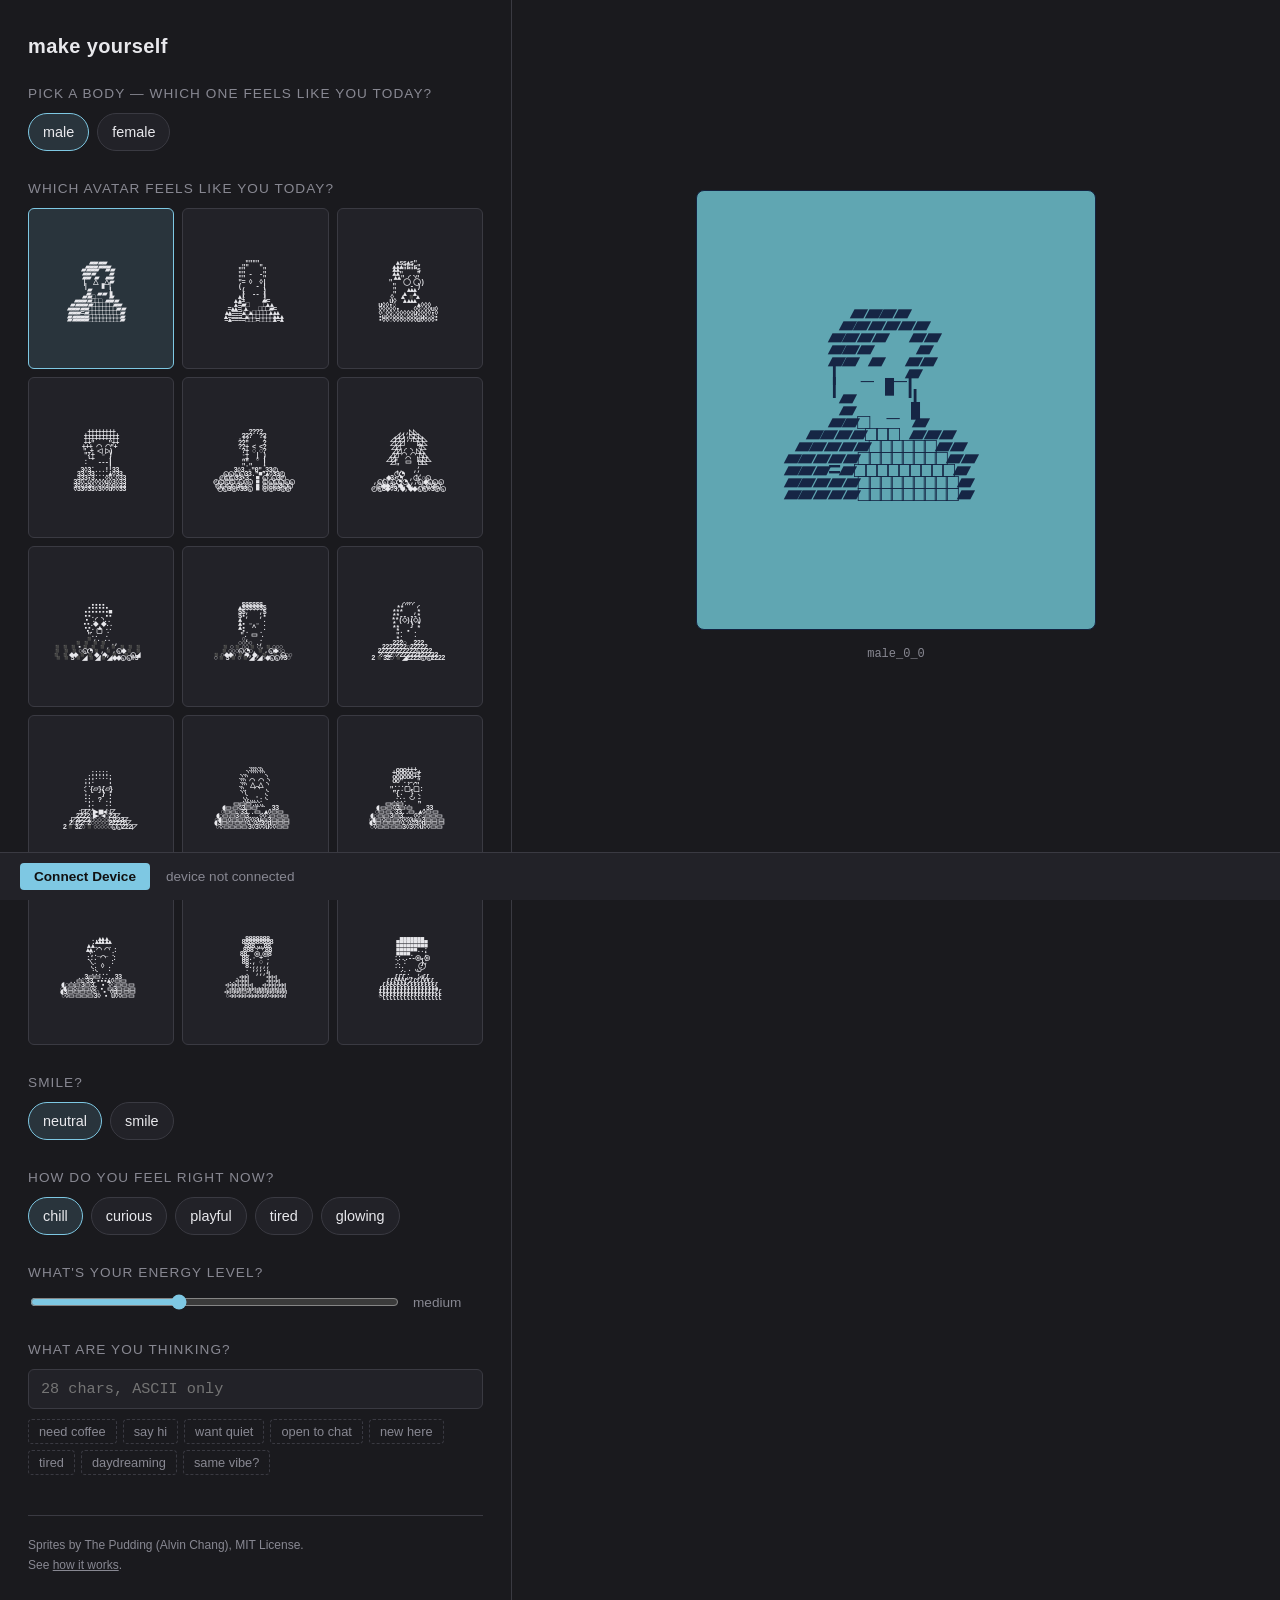
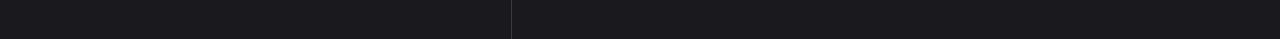
==== version2/web/index.html @ cfabf5f8 "Initial commit: anonymous-connection Extracted from uts-coursework/physical_interaction_of_prototypi" ====
<!DOCTYPE html>
<html lang="en">
<head>
  <meta charset="UTF-8">
  <meta name="viewport" content="width=device-width, initial-scale=1.0">
  <title>Anonymous Avatar — pip v2</title>
  <link rel="stylesheet" href="styles.css">
</head>
<body>
  <main class="layout">

    <!-- ═══════════════════════════════════════════
         LEFT COLUMN (desktop) / BOTTOM (mobile):
         Options panel — user fills out Q_S, Q_A, Q_B,
         smile toggle, quote free-text.
         ═══════════════════════════════════════════ -->
    <section id="options" aria-label="Choose your avatar">
      <h1 class="title">make yourself</h1>

      <!-- Q_S: body / sex -->
      <fieldset class="qblock" data-q="Q_S">
        <legend>pick a body — which one feels like you today?</legend>
        <div class="choices" id="opts-sex">
          <label class="choice">
            <input type="radio" name="sex" value="male" checked>
            <span>male</span>
          </label>
          <label class="choice">
            <input type="radio" name="sex" value="female">
            <span>female</span>
          </label>
        </div>
      </fieldset>

      <!-- Q_AVATAR: v6 — visual gallery replacing Q_LOOK + Q_POSE.
           Renders 15 sprite thumbnails for the current sex (5 × 3).
           Tile click sets state.color AND state.num atomically. -->
      <fieldset class="qblock" data-q="Q_AVATAR">
        <legend id="legend-avatar">which avatar feels like you today?</legend>
        <div class="avatar-gallery" id="opts-avatar" role="radiogroup" aria-labelledby="legend-avatar">
          <!-- populated by app.js: 15 .avatar-tile buttons -->
        </div>
      </fieldset>

      <!-- Q_SMILE: independent smile dimension — completes the 60-variant matrix -->
      <fieldset class="qblock" data-q="Q_SMILE">
        <legend>smile?</legend>
        <div class="choices" id="opts-smile">
          <!-- populated by app.js from questions.json Q_SMILE -->
        </div>
      </fieldset>

      <!-- Q_MOOD: vibe tag (no longer drives animation tempo or smile in v5) -->
      <fieldset class="qblock" data-q="Q_MOOD">
        <legend>how do you feel right now?</legend>
        <div class="choices" id="opts-mood">
          <!-- populated by app.js from questions.json Q_MOOD -->
        </div>
      </fieldset>

      <!-- Q_ENERGY: background energy level slider -->
      <fieldset class="qblock" data-q="Q_ENERGY">
        <legend>what's your energy level?</legend>
        <div class="slider-row">
          <input type="range" id="slider-energy" min="0" max="5" step="1" value="2">
          <span class="slider-label" id="slider-energy-label">medium</span>
        </div>
      </fieldset>

      <!-- Q_QUOTE: free text -->
      <fieldset class="qblock" data-q="Q_QUOTE">
        <legend>what are you thinking?</legend>
        <input type="text" id="input-quote" maxlength="28"
               placeholder="28 chars, ASCII only"
               autocomplete="off">
        <div class="suggestions" id="quote-suggestions">
          <!-- populated by app.js -->
        </div>
      </fieldset>

      <!-- attribution -->
      <footer class="attribution">
        Sprites by The Pudding (Alvin Chang), MIT License.<br>
        See <a href="https://github.com/hancyhxy/anonymous-connection/blob/main/version2/design.md">how it works</a>.
      </footer>
    </section>

    <!-- ═══════════════════════════════════════════
         RIGHT COLUMN (desktop) / TOP (mobile):
         Live preview of the avatar, rendered directly
         from sprites.json.
         ═══════════════════════════════════════════ -->
    <section id="preview" aria-label="Live avatar preview">

      <div id="preview-frame">
        <!-- quote bubble (hidden when empty) -->
        <div class="quote-bubble" id="quote-bubble" hidden>
          <span class="quote-text" id="quote-text"></span>
          <span class="quote-tail">▼</span>
        </div>

        <!-- the avatar itself -->
        <div class="asciiContainer" id="avatar-container">
          <pre id="avatar-pre">loading sprites…</pre>
        </div>
      </div>

      <div class="sprite-meta">
        <code id="sprite-key">—</code>
      </div>
    </section>

  </main>

  <!-- ═══════════════════════════════════════════
       STATUS BAR — bottom edge, always visible.
       Shows Web Serial connect state + last-sync info.
       ═══════════════════════════════════════════ -->
  <div class="status-bar" id="status-bar">
    <button id="btn-connect" type="button">Connect Device</button>
    <span class="status-text" id="status-text">device not connected</span>
  </div>

  <script type="module" src="app.js"></script>
</body>
</html>
---- version2/web/styles.css ----
/* =============================================================
   pip v2 — Anonymous Avatar web UI
   Visual language inherits hello-stranger (MIT, The Pudding 2022).
   .asciiContainer block is ported from The Pudding — Hello, Stranger
   (https://pudding.cool/2025/06/hello-stranger/, MIT 2022),
   originally at src/components/hellostranger/HelloStranger.person.svelte
   lines 332-358.
   ============================================================= */

:root {
  --bg-page:       #1a1a1e;
  --bg-panel:      #222228;
  --bg-preview:    #2a2a30;
  --text-primary:  #e8e8ec;
  --text-muted:    #888892;
  --accent:        #7ec8e3;
  --border:        #3a3a42;

  /* Live values — overwritten by renderer.js per profile */
  --person-color:      #c9c1af;   /* derived from mood */
  --background-color:  #d0caa4;   /* from energy palette */
  --bg-color-soft:     #f0e8c8;   /* lightenColor(backgroundColor) */
  --darker-color:      #4a3a2a;   /* darkestColor(backgroundColor) */
}

* { box-sizing: border-box; }

html, body {
  margin: 0;
  padding: 0;
  min-height: 100vh;
  font-family: "Inter", -apple-system, BlinkMacSystemFont, "Segoe UI",
               Roboto, sans-serif;
  background: var(--bg-page);
  color: var(--text-primary);
  line-height: 1.4;
}

/* ──────────────────────────────────────────────
   LAYOUT
   Desktop (> 640px): left options / right preview
   Mobile (≤ 640px):  stacked, preview on top (sticky)
   ────────────────────────────────────────────── */
.layout {
  display: flex;
  flex-direction: row;
  min-height: calc(100vh - 48px);   /* 48px status bar */
}

#options {
  flex: 0 0 40%;
  padding: 32px 28px 64px;
  border-right: 1px solid var(--border);
  overflow-y: auto;
}

#preview {
  flex: 0 0 60%;
  padding: 32px;
  display: flex;
  flex-direction: column;
  align-items: center;
  justify-content: center;
  position: sticky;
  top: 0;
  height: calc(100vh - 48px);
}

@media (max-width: 640px) {
  .layout {
    flex-direction: column;
  }
  #preview {
    order: -1;
    flex: 0 0 auto;
    height: 50vh;
    min-height: 360px;
    border-bottom: 1px solid var(--border);
    position: sticky;
    top: 0;
    z-index: 10;
  }
  #options {
    flex: 1 1 auto;
    border-right: none;
    padding: 20px 16px 64px;
  }
}

/* ──────────────────────────────────────────────
   OPTIONS PANEL
   ────────────────────────────────────────────── */
.title {
  font-size: 1.25rem;
  font-weight: 600;
  margin: 0 0 24px 0;
  letter-spacing: 0.02em;
  color: var(--text-primary);
}

.qblock {
  border: none;
  padding: 0;
  margin: 0 0 28px 0;
}

.qblock legend {
  font-size: 0.85rem;
  color: var(--text-muted);
  margin-bottom: 10px;
  text-transform: uppercase;
  letter-spacing: 0.08em;
  padding: 0;
}

.choices {
  display: flex;
  flex-wrap: wrap;
  gap: 8px;
}

.choice {
  display: inline-flex;
  align-items: center;
  padding: 8px 14px;
  background: var(--bg-panel);
  border: 1px solid var(--border);
  border-radius: 999px;
  cursor: pointer;
  font-size: 0.9rem;
  transition: border-color 0.15s, background 0.15s;
}

.choice input {
  appearance: none;
  -webkit-appearance: none;
  margin: 0;
  padding: 0;
  width: 0;
  height: 0;
  position: absolute;
  opacity: 0;
}

.choice:has(input:checked) {
  border-color: var(--accent);
  background: rgba(126, 200, 227, 0.15);
  color: var(--text-primary);
}

.choice:hover {
  border-color: #555;
}

/* ──────────────────────────────────────────────
   Q_AVATAR gallery (v6) — 15 sprite thumbnails (5 × 3).
   Decoupled from --person-color: tiles stay a fixed grey
   so changing energy doesn't repaint the picker while the
   user is choosing a shape.
   ────────────────────────────────────────────── */
.avatar-gallery {
  display: grid;
  grid-template-columns: repeat(3, 1fr);
  gap: 8px;
}

.avatar-tile {
  background: var(--bg-panel);
  border: 1px solid var(--border);
  border-radius: 6px;
  padding: 6px 4px;
  cursor: pointer;
  aspect-ratio: 10 / 11;
  display: flex;
  align-items: center;
  justify-content: center;
  overflow: hidden;
  transition: border-color 0.15s, background 0.15s;
  color: inherit;
  font: inherit;
}

.avatar-tile:hover {
  border-color: #555;
}

.avatar-tile.selected {
  border-color: var(--accent);
  background: rgba(126, 200, 227, 0.15);
}

.tile-ascii {
  margin: 0;
  padding: 0;
  font-family: "Lucida Console", Monaco, "Courier New", monospace;
  font-size: 7px;
  line-height: 0.55em;
  letter-spacing: -0.1em;
  font-weight: bold;
  color: var(--text-primary);
  white-space: pre;
  user-select: none;
  pointer-events: none;
}

@media (max-width: 380px) {
  .tile-ascii { font-size: 6px; }
}

.hint {
  margin-top: 6px;
  font-size: 0.75rem;
  color: var(--text-muted);
  font-style: italic;
  min-height: 1.2em;
}

.choice.toggle {
  gap: 8px;
}

.choice.toggle input {
  appearance: auto;
  -webkit-appearance: auto;
  width: 16px;
  height: 16px;
  position: static;
  opacity: 1;
  accent-color: var(--accent);
}

/* energy slider */
.slider-row {
  display: flex;
  align-items: center;
  gap: 12px;
}
.slider-row input[type="range"] {
  flex: 1;
  accent-color: var(--accent);
}
.slider-label {
  min-width: 70px;
  font-size: 0.85rem;
  color: var(--text-muted);
  font-variant-numeric: tabular-nums;
}

/* quote input */
#input-quote {
  width: 100%;
  padding: 10px 12px;
  background: var(--bg-panel);
  border: 1px solid var(--border);
  border-radius: 6px;
  color: var(--text-primary);
  font-family: "SF Mono", Menlo, monospace;
  font-size: 0.95rem;
}
#input-quote:focus {
  outline: none;
  border-color: var(--accent);
}

.suggestions {
  display: flex;
  flex-wrap: wrap;
  gap: 6px;
  margin-top: 10px;
}
.suggestion-chip {
  padding: 4px 10px;
  background: transparent;
  border: 1px dashed var(--border);
  border-radius: 4px;
  color: var(--text-muted);
  font-size: 0.8rem;
  cursor: pointer;
  transition: border-color 0.15s, color 0.15s;
}
.suggestion-chip:hover {
  border-color: var(--accent);
  color: var(--text-primary);
}

.attribution {
  margin-top: 40px;
  padding-top: 20px;
  border-top: 1px solid var(--border);
  font-size: 0.75rem;
  color: var(--text-muted);
  line-height: 1.6;
}
.attribution a { color: var(--text-muted); }

/* ──────────────────────────────────────────────
   PREVIEW PANEL
   ────────────────────────────────────────────── */
#preview-frame {
  position: relative;
  width: 400px;
  height: 440px;
  display: flex;
  align-items: center;
  justify-content: center;
  background: var(--bg-color-soft);
  border: 1px solid var(--darker-color);
  border-radius: 8px;
  overflow: hidden;
  transition: background 0.4s ease;
}

/* quote bubble, hello-stranger style.
   Positioned in the upper third so it sits just above the sprite's head,
   not pinned to the frame's top edge. */
.quote-bubble {
  position: absolute;
  top: 18%;
  left: 50%;
  transform: translate(-50%, -50%);
  max-width: 80%;
  padding: 6px 10px;
  background: var(--bg-color-soft);
  border: 1px solid var(--person-color);
  border-radius: 4px;
  color: var(--person-color);
  font-family: "SF Mono", Menlo, monospace;
  font-size: 0.8rem;
  text-align: center;
  z-index: 2;
}
.quote-tail {
  position: absolute;
  top: 100%;
  left: 50%;
  transform: translateX(-50%);
  color: var(--person-color);
  font-family: "SF Mono", Menlo, monospace;
  line-height: 0.5;
}

/* ──────────────────────────────────────────────
   THE ASCII CONTAINER — ported from
   HelloStranger.person.svelte lines 332-358.

   In the original, font-size is 2.9em and line-height is 0.2rem.
   We keep the *ratio* but express line-height in em (relative to
   the pre's own font-size) so the sprite stays coherent at any
   container size. If rows look too tight → bump line-height;
   if too loose → reduce it.
   ────────────────────────────────────────────── */
.asciiContainer {
  font-family: "Lucida Console", Monaco, "Courier New", monospace;
  font-size: 22px;                /* baseline character size (v5: 18→22 for larger figure) */
  font-weight: bold;
  letter-spacing: -0.1em;
  color: var(--person-color);
  user-select: none;
  transition: color 0.4s ease;
  display: flex;
  align-items: center;
  justify-content: center;
  /* Nudge the visual mass upward: sprite top 2-3 rows are mostly whitespace,
     so geometric centering pushes the figure too low. This padding-bottom
     shifts content up (equivalent to a lower "center of mass"). */
  padding-bottom: 8%;
}

/* Pixel-art squish: hello-stranger keeps line-height *much* smaller than
   font-size so rows overlap, producing the dense mosaic look instead of
   a loose grid. The aspect ratio of 18 rows should end up close to 18
   cols of character width. Character-cell width ≈ 0.55em, so target
   line-height ≈ 0.55em for square.  */
.asciiContainer pre {
  margin: 0;
  padding: 0;
  font-family: inherit;
  font-size: 1em;
  line-height: 0.55em;             /* KEY: rows overlap to match column width */
  letter-spacing: -0.1em;
  white-space: pre;
}

.sprite-meta {
  margin-top: 16px;
  color: var(--text-muted);
  font-size: 0.75rem;
  font-family: "SF Mono", Menlo, monospace;
}

/* ──────────────────────────────────────────────
   STATUS BAR (bottom)
   ────────────────────────────────────────────── */
.status-bar {
  position: fixed;
  bottom: 0;
  left: 0;
  right: 0;
  height: 48px;
  background: var(--bg-panel);
  border-top: 1px solid var(--border);
  display: flex;
  align-items: center;
  gap: 16px;
  padding: 0 20px;
  font-size: 0.85rem;
  z-index: 100;
}

#btn-connect {
  padding: 6px 14px;
  background: var(--accent);
  color: #111;
  border: none;
  border-radius: 4px;
  cursor: pointer;
  font-weight: 600;
  font-size: 0.85rem;
}
#btn-connect:hover { background: #9fd5e8; }
#btn-connect[disabled] {
  background: #444;
  color: #999;
  cursor: not-allowed;
}

.status-text {
  color: var(--text-muted);
}
.status-text.ok { color: #80d080; }
.status-text.err { color: #e08080; }
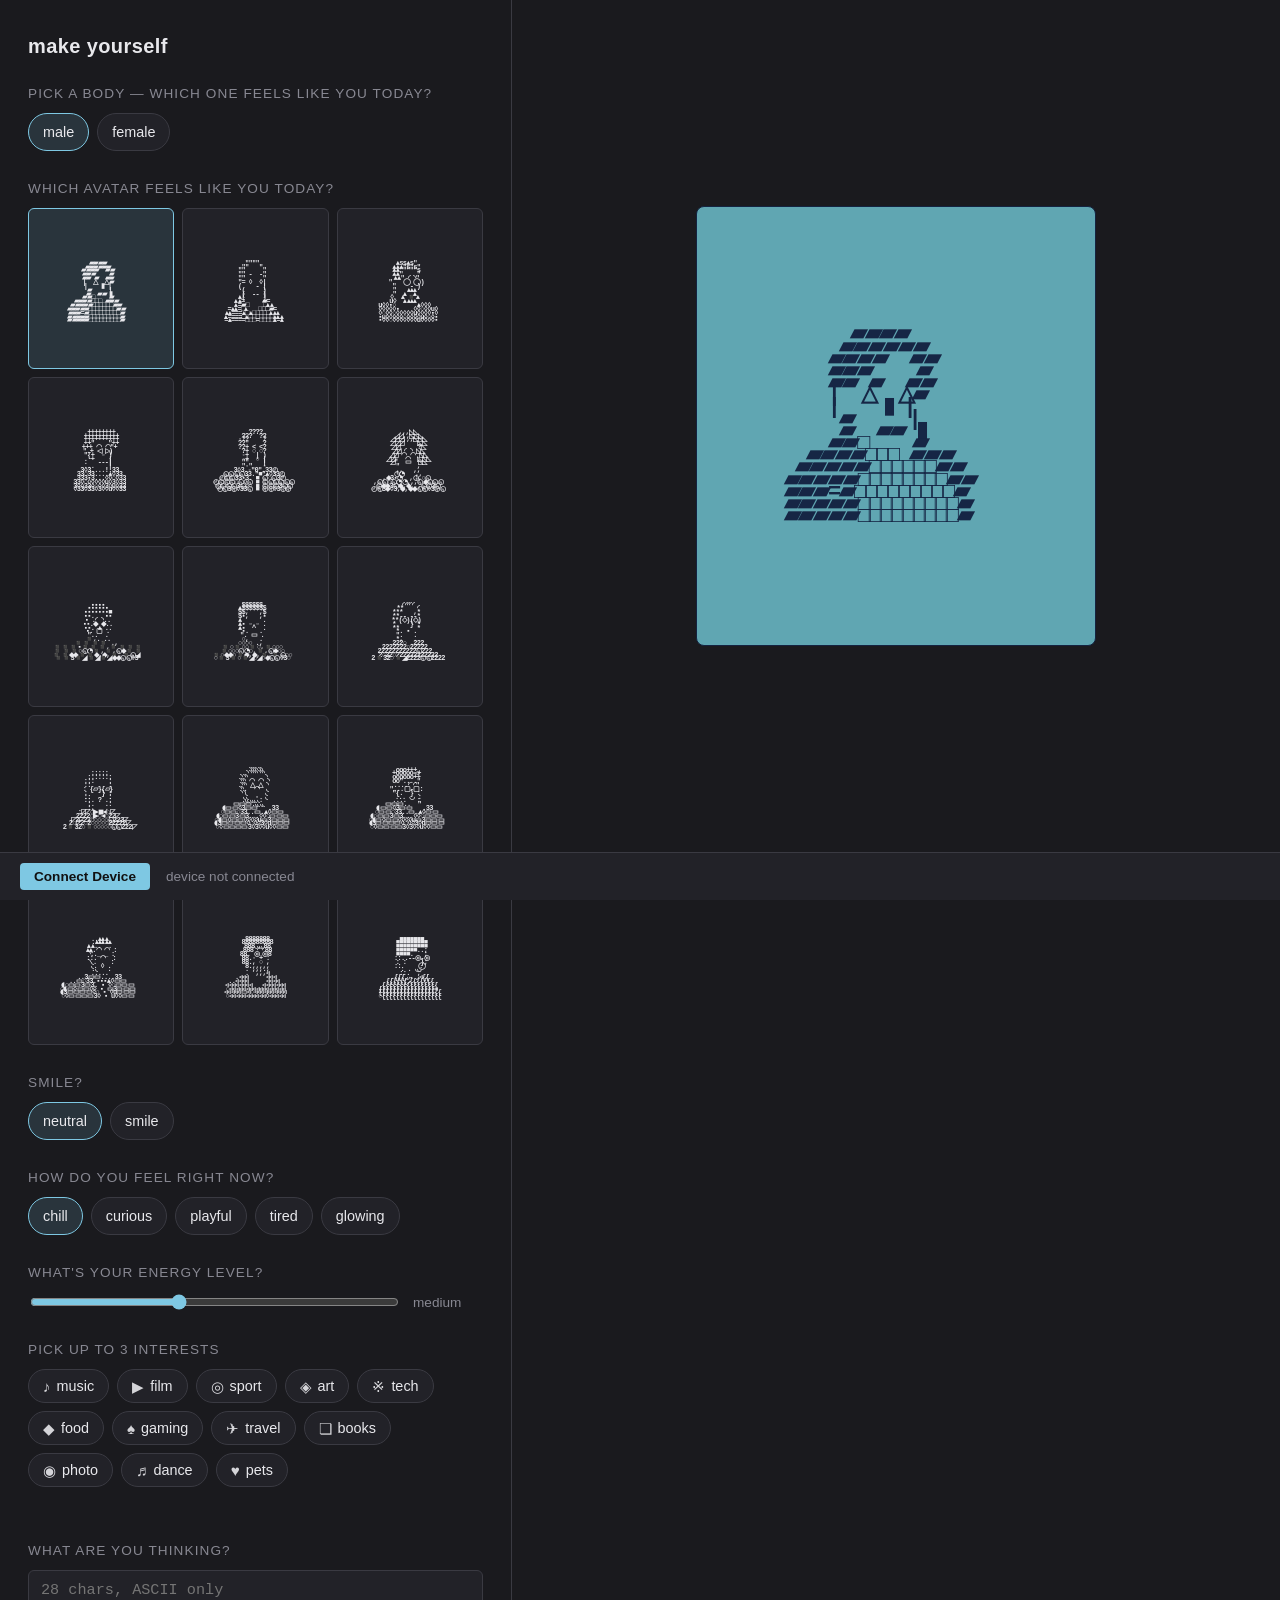
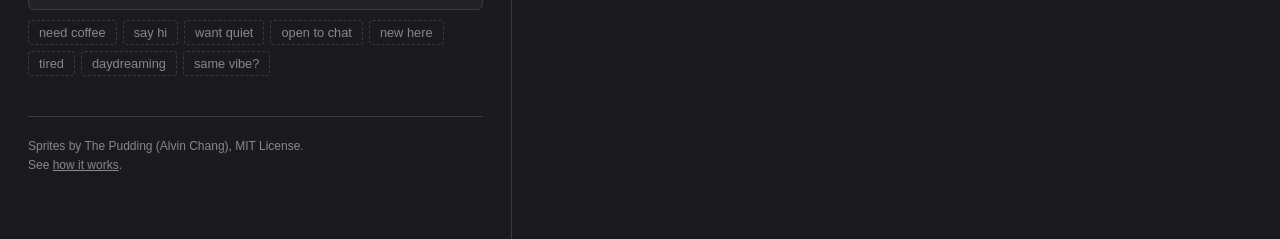
==== commit 2d77b6b9: "Add Q_INTERESTS multi-select tag picker (v7) New question between Q_ENERGY and Q_QUOTE — 12 tags (mu" ====
--- a/version2/web/index.html
+++ b/version2/web/index.html
@@ -67,6 +67,15 @@
         </div>
       </fieldset>
 
+      <!-- Q_INTERESTS: multi-select tag picker, max 3 -->
+      <fieldset class="qblock" data-q="Q_INTERESTS">
+        <legend>pick up to 3 interests</legend>
+        <div class="interests-grid" id="opts-interests">
+          <!-- populated by app.js: 12 .interest-tag buttons -->
+        </div>
+        <div class="interest-hint" id="interests-hint" aria-live="polite"></div>
+      </fieldset>
+
       <!-- Q_QUOTE: free text -->
       <fieldset class="qblock" data-q="Q_QUOTE">
         <legend>what are you thinking?</legend>
@@ -103,6 +112,10 @@
         <div class="asciiContainer" id="avatar-container">
           <pre id="avatar-pre">loading sprites…</pre>
         </div>
+
+        <!-- interest badges — populated by app.js, pinned to the bottom
+             of the preview frame (inside the tinted background). -->
+        <div class="preview-interests" id="preview-interests" aria-hidden="true"></div>
       </div>
 
       <div class="sprite-meta">
--- a/version2/web/styles.css
+++ b/version2/web/styles.css
@@ -69,21 +69,32 @@
 @media (max-width: 640px) {
   .layout {
     flex-direction: column;
+    min-height: auto;
   }
+  /* Preview is pinned to the top of the viewport on mobile.
+     position: fixed (not sticky) — sticky inside a flex column gets
+     flaky on iOS Safari, and we want a rock-solid opaque header that
+     scrolled content slides UNDER, not through. */
   #preview {
-    order: -1;
-    flex: 0 0 auto;
-    height: 50vh;
-    min-height: 360px;
+    position: fixed;
+    top: 0;
+    left: 0;
+    right: 0;
+    height: 44vh;
+    padding: 20px 16px;
+    /* Opaque background so the options scrolling past don't show through.
+       --background-color is the current energy-derived hex — matches
+       preview's visual intent. Falls back to panel grey if not yet set. */
+    background: var(--background-color, var(--bg-panel));
     border-bottom: 1px solid var(--border);
-    position: sticky;
-    top: 0;
-    z-index: 10;
+    z-index: 50;
   }
+  /* Options panel starts below the fixed preview and leaves room for
+     the fixed status bar at the bottom (48px + breathing space). */
   #options {
     flex: 1 1 auto;
     border-right: none;
-    padding: 20px 16px 64px;
+    padding: calc(44vh + 20px) 16px calc(48px + 32px) 16px;
   }
 }
 
@@ -153,6 +164,112 @@
 }
 
 /* ──────────────────────────────────────────────
+   Q_INTERESTS (v7) — multi-select tag picker, max 3.
+   Visually inherits .choice (pill + accent-on-selected) with an
+   added icon prefix and explicit .selected class (toggled by JS,
+   not by a :has(input:checked) since these are buttons, not radios).
+   ────────────────────────────────────────────── */
+.interests-grid {
+  display: flex;
+  flex-wrap: wrap;
+  gap: 8px;
+}
+
+.interest-tag {
+  display: inline-flex;
+  align-items: center;
+  gap: 6px;
+  padding: 8px 14px;
+  background: var(--bg-panel);
+  border: 1px solid var(--border);
+  border-radius: 999px;
+  cursor: pointer;
+  font-size: 0.9rem;
+  color: inherit;
+  font-family: inherit;
+  transition: border-color 0.15s, background 0.15s;
+}
+
+.interest-tag:hover {
+  border-color: #555;
+}
+
+.interest-tag.selected {
+  border-color: var(--accent);
+  background: rgba(126, 200, 227, 0.15);
+  color: var(--text-primary);
+}
+
+.interest-icon {
+  font-size: 0.95rem;
+  line-height: 1;
+  opacity: 0.9;
+  /* Force text-style rendering — some single-color Unicode symbols
+     (e.g. ⚽ ☕ ✈ ❤ ✏) get auto-upgraded to color emoji on macOS/iOS.
+     We want a consistent single-color look matching the ASCII sprite. */
+  font-variant-emoji: text;
+}
+
+.interest-tag.selected .interest-icon {
+  opacity: 1;
+}
+
+.interest-hint {
+  margin-top: 10px;
+  font-size: 0.8rem;
+  color: var(--accent);
+  opacity: 0;
+  transition: opacity 0.2s;
+  min-height: 1.2em;
+}
+
+.interest-hint.visible {
+  opacity: 1;
+}
+
+/* Preview-side inline badges — a single line of selected interests
+   pinned to the bottom of #preview-frame (inside the tinted background),
+   so it reads as "avatar + tags" on one card. */
+.preview-interests {
+  position: absolute;
+  bottom: 40px;
+  left: 16px;
+  right: 16px;
+  display: none;
+  flex-wrap: wrap;
+  justify-content: center;
+  gap: 8px 12px;
+  font-size: 1.05rem;
+  font-weight: 500;
+  color: var(--darker-color, var(--text-primary));
+  line-height: 1.4;
+  pointer-events: none;
+}
+
+.preview-interests.visible {
+  display: flex;
+}
+
+.preview-interest {
+  display: inline-flex;
+  align-items: center;
+  gap: 4px;
+  white-space: nowrap;
+}
+
+.preview-interest-icon {
+  font-size: 1.1rem;
+  line-height: 1;
+  opacity: 0.9;
+  font-variant-emoji: text;
+}
+
+.preview-interest-sep {
+  opacity: 0.4;
+  user-select: none;
+}
+
+/* ──────────────────────────────────────────────
    Q_AVATAR gallery (v6) — 15 sprite thumbnails (5 × 3).
    Decoupled from --person-color: tiles stay a fixed grey
    so changing energy doesn't repaint the picker while the
@@ -315,17 +432,18 @@
    not pinned to the frame's top edge. */
 .quote-bubble {
   position: absolute;
-  top: 18%;
+  top: 12%;
   left: 50%;
   transform: translate(-50%, -50%);
   max-width: 80%;
-  padding: 6px 10px;
+  padding: 9px 14px;
   background: var(--bg-color-soft);
   border: 1px solid var(--person-color);
-  border-radius: 4px;
+  border-radius: 6px;
   color: var(--person-color);
   font-family: "SF Mono", Menlo, monospace;
-  font-size: 0.8rem;
+  font-size: 1rem;
+  font-weight: 500;
   text-align: center;
   z-index: 2;
 }
@@ -336,6 +454,7 @@
   transform: translateX(-50%);
   color: var(--person-color);
   font-family: "SF Mono", Menlo, monospace;
+  font-size: 1.1rem;
   line-height: 0.5;
 }
 
@@ -360,10 +479,12 @@
   display: flex;
   align-items: center;
   justify-content: center;
-  /* Nudge the visual mass upward: sprite top 2-3 rows are mostly whitespace,
-     so geometric centering pushes the figure too low. This padding-bottom
-     shifts content up (equivalent to a lower "center of mass"). */
-  padding-bottom: 8%;
+  /* Nudge vertical position. The whole avatar+bubble+tags stack should
+     feel centered-slightly-high — tweak these two to shift the avatar
+     itself. Positive padding-bottom lifts the avatar up; padding-top
+     pushes it down. */
+  padding-top: 0;
+  padding-bottom: 6%;
 }
 
 /* Pixel-art squish: hello-stranger keeps line-height *much* smaller than
@@ -381,11 +502,11 @@
   white-space: pre;
 }
 
+/* sprite-meta: debug-only label (e.g. "male_0_0").
+   Hidden visually but kept in the DOM so applyToDOM's
+   #sprite-key writes still succeed — inspect via devtools if needed. */
 .sprite-meta {
-  margin-top: 16px;
-  color: var(--text-muted);
-  font-size: 0.75rem;
-  font-family: "SF Mono", Menlo, monospace;
+  display: none;
 }
 
 /* ──────────────────────────────────────────────
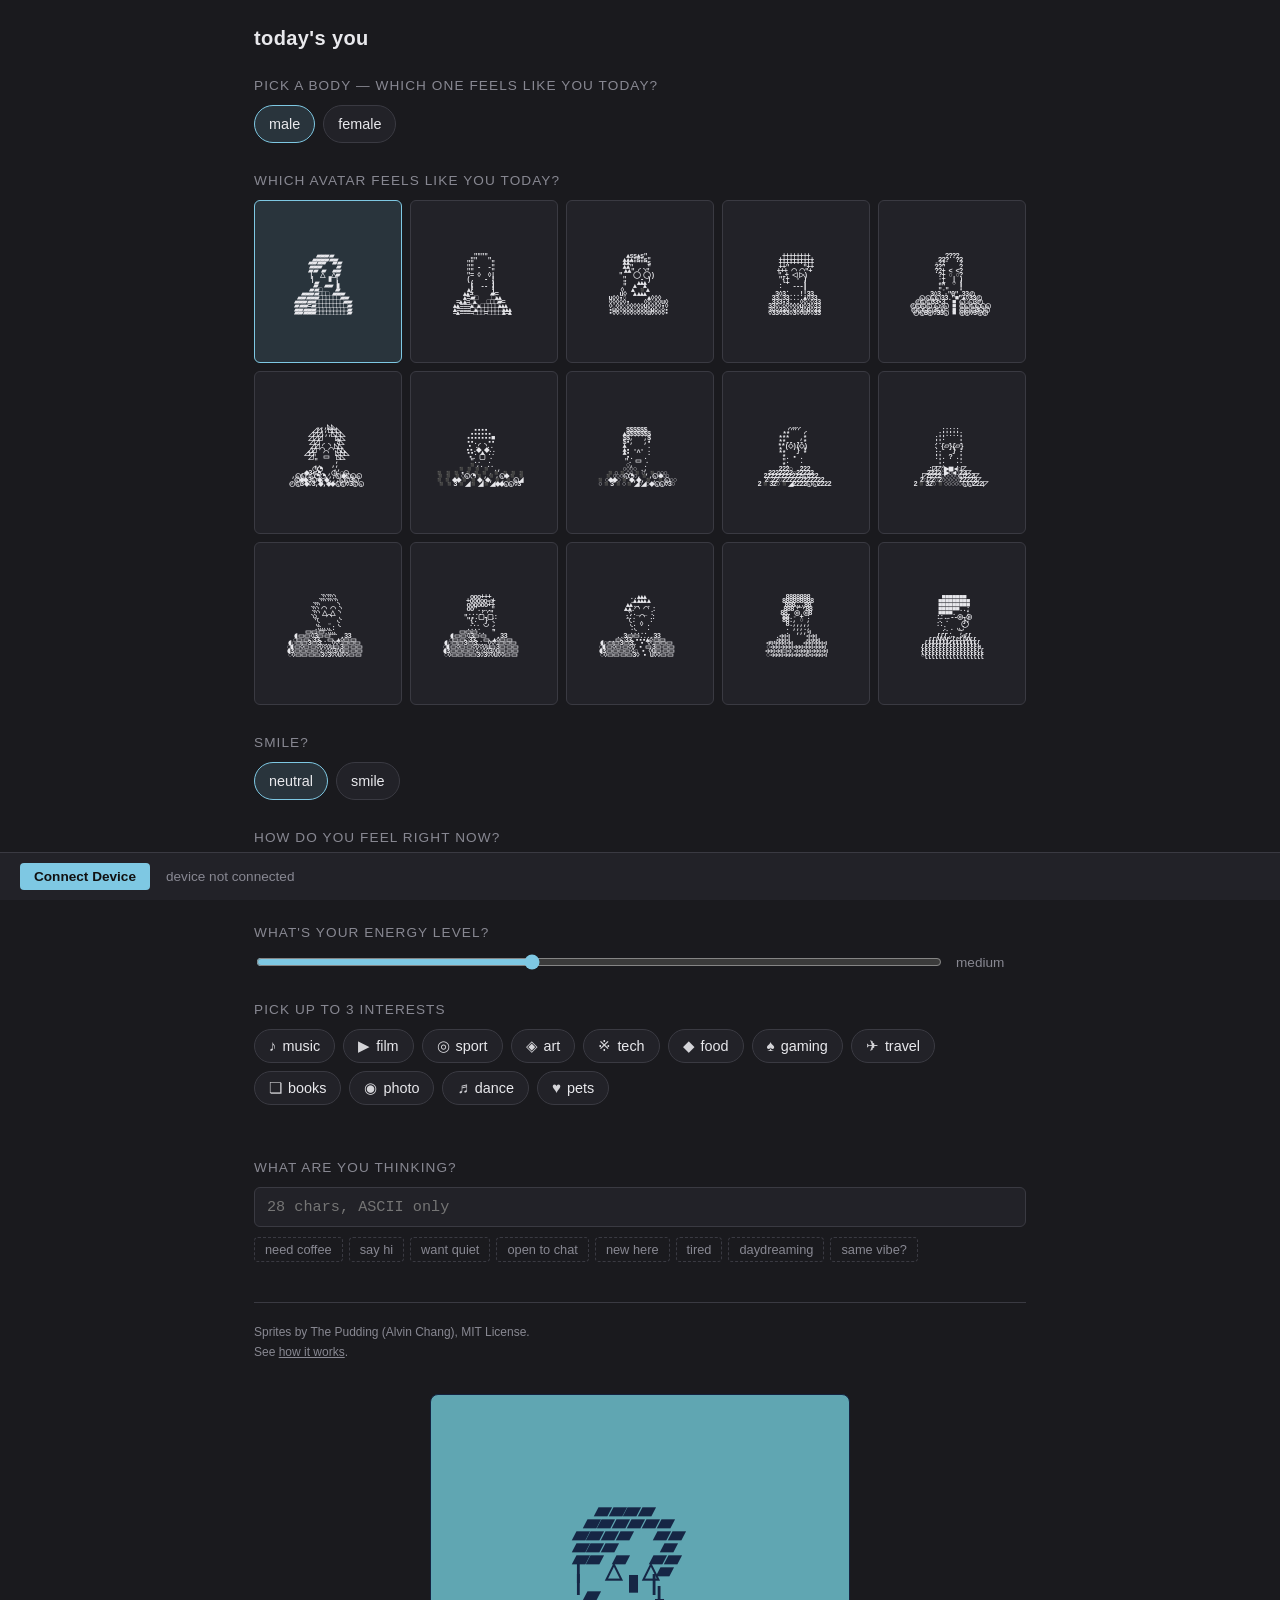
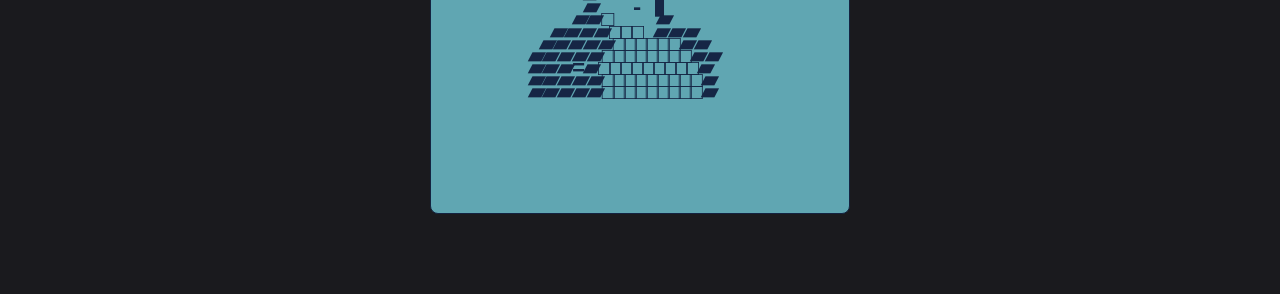
==== commit 0f5f96ad: "Unify mobile + desktop layout to stacked composition Problem: desktop was left-options/right-preview" ====
--- a/version2/web/index.html
+++ b/version2/web/index.html
@@ -15,7 +15,7 @@
          smile toggle, quote free-text.
          ═══════════════════════════════════════════ -->
     <section id="options" aria-label="Choose your avatar">
-      <h1 class="title">make yourself</h1>
+      <h1 class="title">today's you</h1>
 
       <!-- Q_S: body / sex -->
       <fieldset class="qblock" data-q="Q_S">
--- a/version2/web/styles.css
+++ b/version2/web/styles.css
@@ -37,64 +37,42 @@
 }
 
 /* ──────────────────────────────────────────────
-   LAYOUT
-   Desktop (> 640px): left options / right preview
-   Mobile (≤ 640px):  stacked, preview on top (sticky)
+   LAYOUT — unified stacked composition across desktop + mobile.
+   Preview card on top, options below. On wide screens the content
+   column is centered and max-width-capped so it doesn't stretch
+   across the entire monitor (keeps the "phone-app" feel).
    ────────────────────────────────────────────── */
 .layout {
   display: flex;
-  flex-direction: row;
+  flex-direction: column;
+  align-items: center;
   min-height: calc(100vh - 48px);   /* 48px status bar */
 }
 
+/* options in source order comes first → rendered on top (as requested).
+   Preview card follows, scrolls with the rest of the page. */
 #options {
-  flex: 0 0 40%;
-  padding: 32px 28px 64px;
-  border-right: 1px solid var(--border);
-  overflow-y: auto;
+  width: 100%;
+  max-width: 820px;
+  padding: 24px 24px 24px 24px;
 }
 
 #preview {
-  flex: 0 0 60%;
-  padding: 32px;
+  width: 100%;
+  max-width: 520px;
+  padding: 8px 16px calc(48px + 32px) 16px;
   display: flex;
   flex-direction: column;
   align-items: center;
-  justify-content: center;
-  position: sticky;
-  top: 0;
-  height: calc(100vh - 48px);
 }
 
 @media (max-width: 640px) {
-  .layout {
-    flex-direction: column;
-    min-height: auto;
+  #options {
+    max-width: 520px;
+    padding: 20px 20px 20px 20px;
   }
-  /* Preview is pinned to the top of the viewport on mobile.
-     position: fixed (not sticky) — sticky inside a flex column gets
-     flaky on iOS Safari, and we want a rock-solid opaque header that
-     scrolled content slides UNDER, not through. */
   #preview {
-    position: fixed;
-    top: 0;
-    left: 0;
-    right: 0;
-    height: 44vh;
-    padding: 20px 16px;
-    /* Opaque background so the options scrolling past don't show through.
-       --background-color is the current energy-derived hex — matches
-       preview's visual intent. Falls back to panel grey if not yet set. */
-    background: var(--background-color, var(--bg-panel));
-    border-bottom: 1px solid var(--border);
-    z-index: 50;
-  }
-  /* Options panel starts below the fixed preview and leaves room for
-     the fixed status bar at the bottom (48px + breathing space). */
-  #options {
-    flex: 1 1 auto;
-    border-right: none;
-    padding: calc(44vh + 20px) 16px calc(48px + 32px) 16px;
+    padding: 8px 16px calc(48px + 32px) 16px;
   }
 }
 
@@ -277,8 +255,16 @@
    ────────────────────────────────────────────── */
 .avatar-gallery {
   display: grid;
-  grid-template-columns: repeat(3, 1fr);
+  /* Desktop: 5 columns × 3 rows = exactly 15 tiles.
+     Mobile: 3 columns × 5 rows (see media query below). */
+  grid-template-columns: repeat(5, 1fr);
   gap: 8px;
+}
+
+@media (max-width: 640px) {
+  .avatar-gallery {
+    grid-template-columns: repeat(3, 1fr);
+  }
 }
 
 .avatar-tile {
@@ -415,8 +401,13 @@
    ────────────────────────────────────────────── */
 #preview-frame {
   position: relative;
-  width: 400px;
-  height: 440px;
+  width: 420px;
+  height: 420px;
+  /* Keep the 1:1 square even when the surrounding container shrinks
+     (mobile, or narrow viewport). aspect-ratio guarantees height
+     follows width, so it never gets squashed into a rectangle. */
+  max-width: 100%;
+  aspect-ratio: 1 / 1;
   display: flex;
   align-items: center;
   justify-content: center;
@@ -426,6 +417,10 @@
   overflow: hidden;
   transition: background 0.4s ease;
 }
+
+/* Mobile-specific sizing for #preview-frame is no longer needed —
+   max-width: 100% + aspect-ratio: 1/1 handles shrinking automatically,
+   and the container just flows in the scrollable document like desktop. */
 
 /* quote bubble, hello-stranger style.
    Positioned in the upper third so it sits just above the sprite's head,
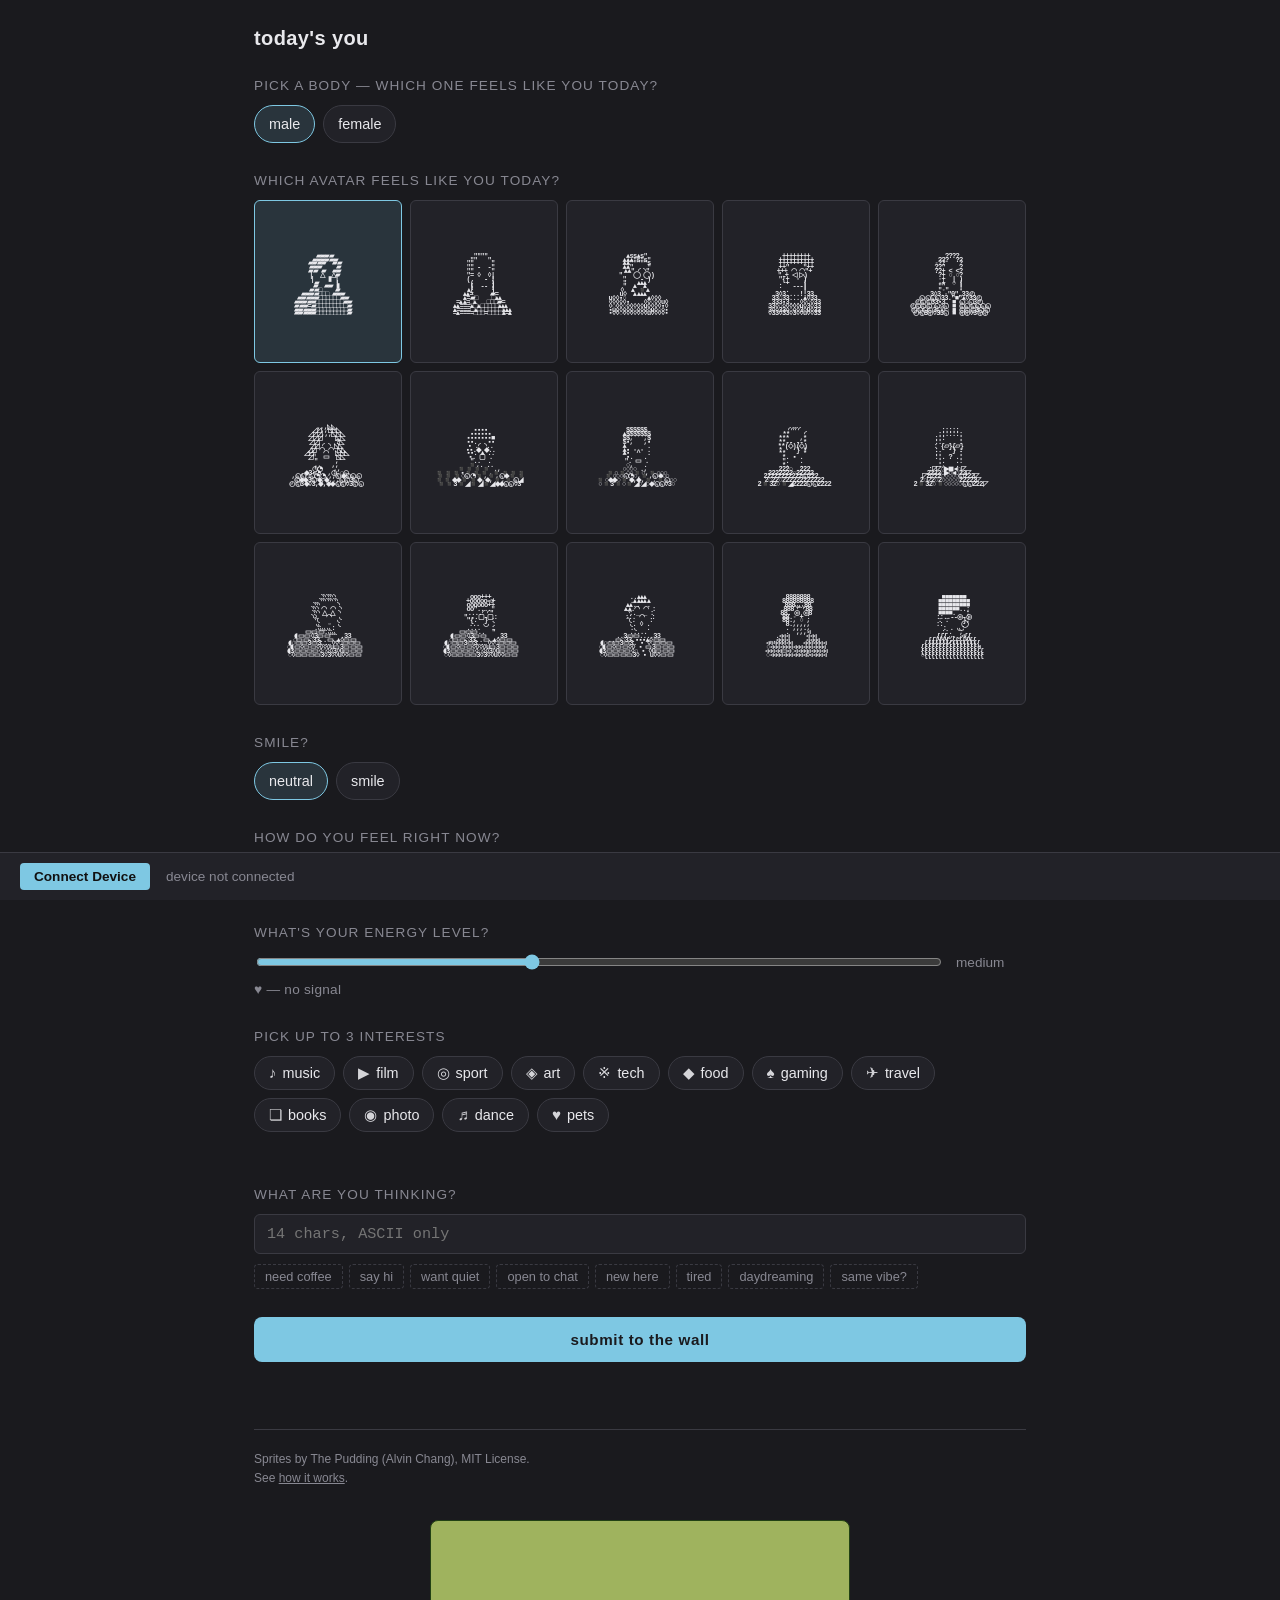
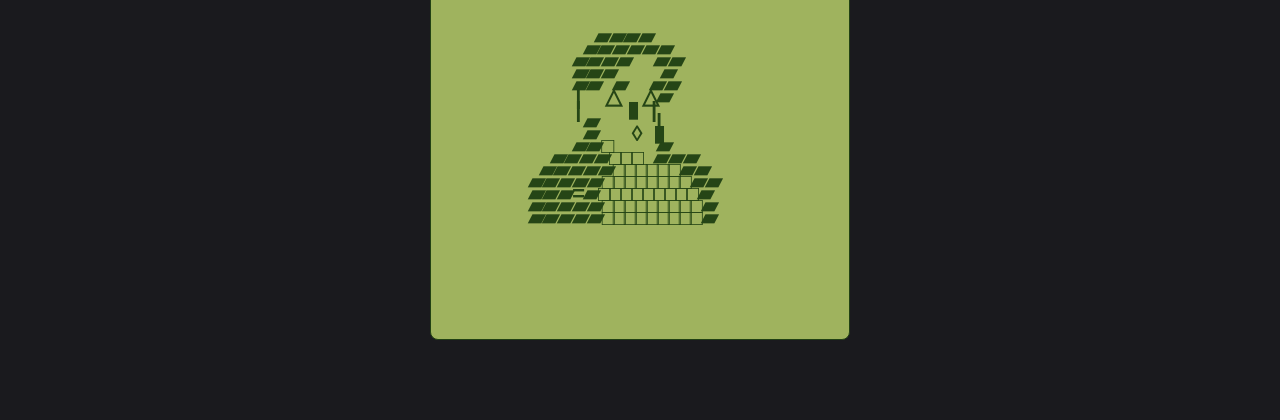
==== commit 09e393ae: "v9: stage 2 — collective wall (scan-to-join, Flask backend) A second-screen view of every submitted " ====
--- a/version2/web/index.html
+++ b/version2/web/index.html
@@ -58,13 +58,16 @@
         </div>
       </fieldset>
 
-      <!-- Q_ENERGY: background energy level slider -->
+      <!-- Q_ENERGY: background energy level — driven by heart rate when a
+           sensor is connected (see #hr-readout below). The slider stays as
+           a manual fallback for offline / no-sensor demos. -->
       <fieldset class="qblock" data-q="Q_ENERGY">
         <legend>what's your energy level?</legend>
         <div class="slider-row">
           <input type="range" id="slider-energy" min="0" max="5" step="1" value="2">
           <span class="slider-label" id="slider-energy-label">medium</span>
         </div>
+        <div class="hr-readout" id="hr-readout">♥ — no signal</div>
       </fieldset>
 
       <!-- Q_INTERESTS: multi-select tag picker, max 3 -->
@@ -76,21 +79,39 @@
         <div class="interest-hint" id="interests-hint" aria-live="polite"></div>
       </fieldset>
 
+      <!-- Q_INTERESTS_DETAIL: per-primary subtag picker. Hidden until user
+           picks at least one primary interest. Subtag selections drive the
+           collective-view similarity layout but are NEVER rendered on any
+           preview (phone, hardware, or wall). -->
+      <fieldset class="qblock" data-q="Q_INTERESTS_DETAIL" id="qblock-subtags" hidden>
+        <legend>get more specific (optional)</legend>
+        <div id="opts-subtags">
+          <!-- populated by app.js as primaries are chosen -->
+        </div>
+      </fieldset>
+
       <!-- Q_QUOTE: free text -->
       <fieldset class="qblock" data-q="Q_QUOTE">
         <legend>what are you thinking?</legend>
-        <input type="text" id="input-quote" maxlength="28"
-               placeholder="28 chars, ASCII only"
+        <input type="text" id="input-quote" maxlength="14"
+               placeholder="14 chars, ASCII only"
                autocomplete="off">
         <div class="suggestions" id="quote-suggestions">
           <!-- populated by app.js -->
         </div>
       </fieldset>
 
+      <!-- Submit to wall — POST current state to /submit. Disabled after
+           a successful submit to prevent duplicate entries. -->
+      <fieldset class="qblock submit-block">
+        <button id="btn-submit" type="button">submit to the wall</button>
+        <div id="submit-status" class="submit-status" aria-live="polite"></div>
+      </fieldset>
+
       <!-- attribution -->
       <footer class="attribution">
         Sprites by The Pudding (Alvin Chang), MIT License.<br>
-        See <a href="https://github.com/hancyhxy/anonymous-connection/blob/main/version2/design.md">how it works</a>.
+        See <a href="https://github.com/hancyhxy/anonymous-connection#readme">how it works</a>.
       </footer>
     </section>
 
--- a/version2/web/styles.css
+++ b/version2/web/styles.css
@@ -204,6 +204,96 @@
 .interest-hint.visible {
   opacity: 1;
 }
+
+/* ──────────────────────────────────────────────
+   Q_INTERESTS_DETAIL (v8) — second-level subtag picker.
+   Reveals a row per selected primary. Pills inherit the .choice
+   visual language so the form reads as a continuation of the
+   primary grid rather than a new interaction pattern.
+   These selections feed the collective-view similarity layout
+   only — never rendered on any preview.
+   ────────────────────────────────────────────── */
+.subtag-group {
+  margin-bottom: 14px;
+}
+.subtag-group:last-child {
+  margin-bottom: 0;
+}
+.subtag-group-label {
+  font-size: 0.8rem;
+  color: var(--text-muted);
+  margin-bottom: 6px;
+  display: flex;
+  align-items: center;
+  gap: 6px;
+  letter-spacing: 0.04em;
+}
+.subtag-icon {
+  font-variant-emoji: text;
+  opacity: 0.85;
+}
+.subtag-pills {
+  display: flex;
+  flex-wrap: wrap;
+  gap: 6px;
+}
+.subtag-pill {
+  padding: 5px 11px;
+  background: var(--bg-panel);
+  border: 1px solid var(--border);
+  border-radius: 999px;
+  cursor: pointer;
+  font-size: 0.82rem;
+  color: var(--text-primary);
+  transition: border-color 0.15s, background 0.15s;
+  font: inherit;
+  font-size: 0.82rem;
+}
+.subtag-pill:hover {
+  border-color: #555;
+}
+.subtag-pill.selected {
+  border-color: var(--accent);
+  background: rgba(126, 200, 227, 0.15);
+}
+
+/* ──────────────────────────────────────────────
+   Submit button — sends the full state (incl. interest_details)
+   to /submit. After success it stays disabled to avoid duplicate
+   entries; sessionStorage gates a second submit too.
+   ────────────────────────────────────────────── */
+.submit-block {
+  margin-top: 8px;
+}
+.submit-block button {
+  width: 100%;
+  padding: 14px 16px;
+  background: var(--accent);
+  color: var(--bg-page);
+  border: none;
+  border-radius: 8px;
+  font-size: 0.95rem;
+  font-weight: 600;
+  letter-spacing: 0.04em;
+  cursor: pointer;
+  transition: background 0.15s, opacity 0.15s;
+  font-family: inherit;
+}
+.submit-block button:hover:not(:disabled) {
+  background: #9bd6e8;
+}
+.submit-block button:disabled {
+  opacity: 0.5;
+  cursor: not-allowed;
+}
+.submit-status {
+  margin-top: 10px;
+  font-size: 0.85rem;
+  color: var(--text-muted);
+  min-height: 1.2em;
+}
+.submit-status.success { color: var(--accent); }
+.submit-status.error   { color: #e87b7b; }
 
 /* Preview-side inline badges — a single line of selected interests
    pinned to the bottom of #preview-frame (inside the tinted background),
@@ -347,6 +437,21 @@
   font-size: 0.85rem;
   color: var(--text-muted);
   font-variant-numeric: tabular-nums;
+}
+
+/* Heart-rate readout sits below the slider. Goes muted-grey when there's
+   no sensor signal (so demos without hardware look the same as before),
+   and accent-colored + slightly larger when a BPM is being received. */
+.hr-readout {
+  margin-top: 8px;
+  font-size: 0.85rem;
+  color: var(--text-muted);
+  font-variant-numeric: tabular-nums;
+  letter-spacing: 0.02em;
+}
+.hr-readout.active {
+  color: var(--accent);
+  font-weight: 500;
 }
 
 /* quote input */
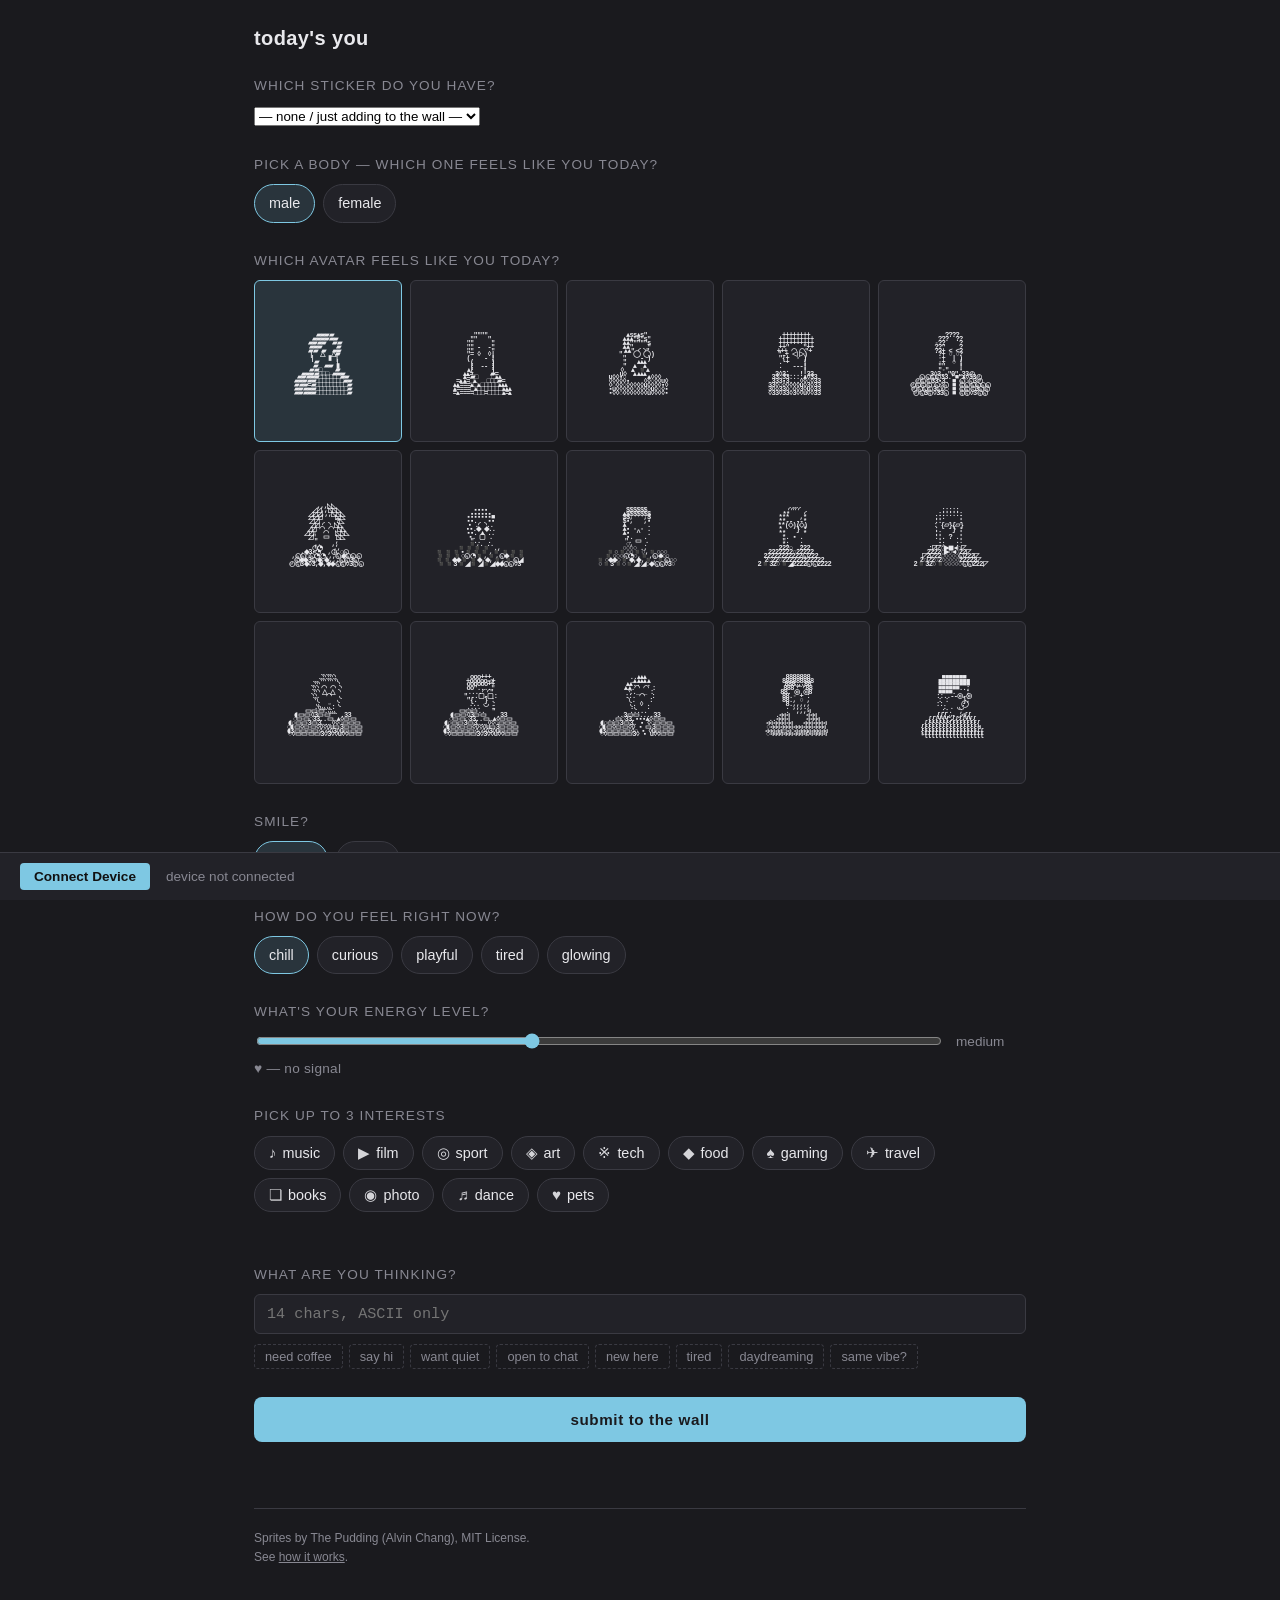
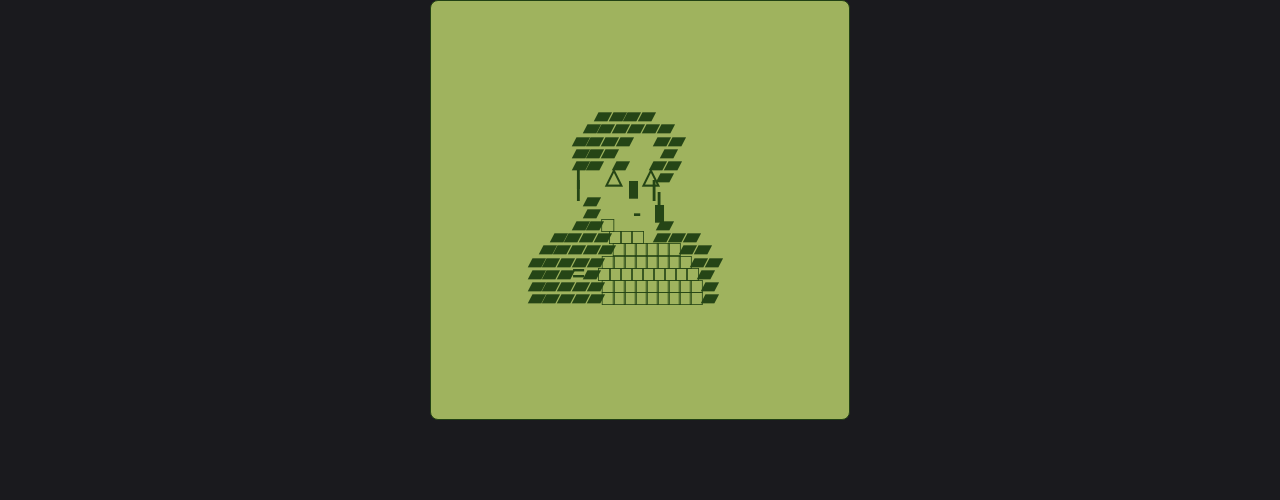
==== commit dc9aa4fc: "v10: stage 3 — NFC tap → device match animation pipeline End-to-end flow: scan sticker QR → pick "I " ====
--- a/version2/web/index.html
+++ b/version2/web/index.html
@@ -16,6 +16,21 @@
          ═══════════════════════════════════════════ -->
     <section id="options" aria-label="Choose your avatar">
       <h1 class="title">today's you</h1>
+
+      <!-- Q_STICKER: which physical sticker the user is holding. Optional —
+           if left blank, this submission only goes to the collective wall;
+           if filled, it also binds to STAGE3_USERS so the device can tap. -->
+      <fieldset class="qblock" data-q="Q_STICKER">
+        <legend>which sticker do you have?</legend>
+        <select id="input-sticker">
+          <option value="">— none / just adding to the wall —</option>
+          <option value="1">sticker 1</option>
+          <option value="2">sticker 2</option>
+          <option value="3">sticker 3</option>
+          <option value="4">sticker 4</option>
+          <option value="5">sticker 5</option>
+        </select>
+      </fieldset>
 
       <!-- Q_S: body / sex -->
       <fieldset class="qblock" data-q="Q_S">
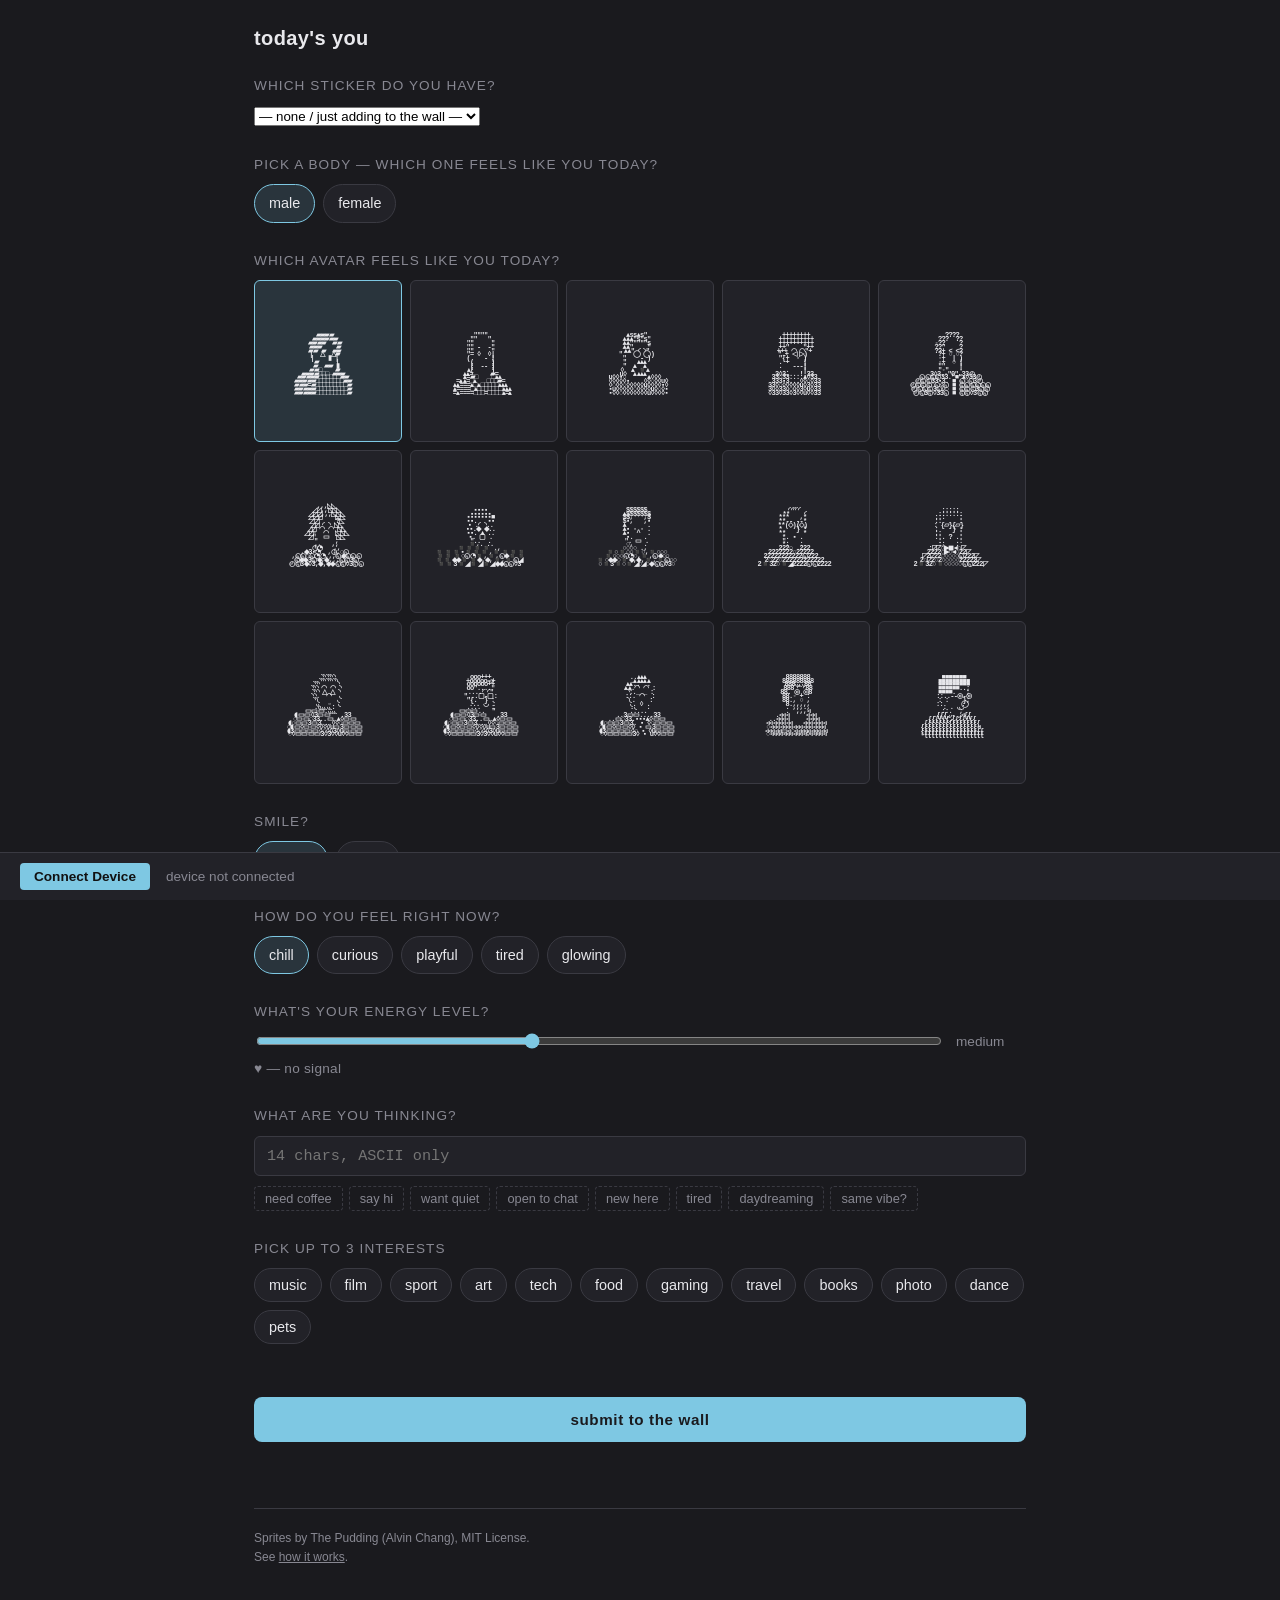
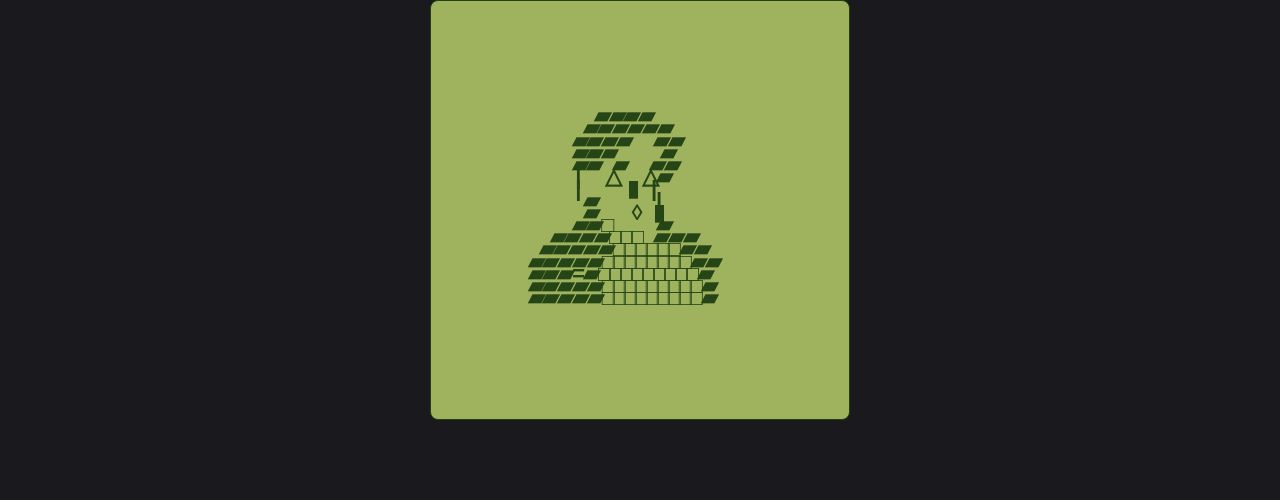
==== commit 1a580bea: "station deployment: each device shows its own QR, talks HTTP to server Replace the web-serial bridge" ====
--- a/version2/web/index.html
+++ b/version2/web/index.html
@@ -85,6 +85,24 @@
         <div class="hr-readout" id="hr-readout">♥ — no signal</div>
       </fieldset>
 
+      <!-- Q_QUOTE: free text. Reads as appearance — it's the speech-bubble
+           floating above the avatar, so it groups with the look-and-feel
+           controls above rather than the match-score controls below. -->
+      <fieldset class="qblock" data-q="Q_QUOTE">
+        <legend>what are you thinking?</legend>
+        <input type="text" id="input-quote" maxlength="14"
+               placeholder="14 chars, ASCII only"
+               autocomplete="off">
+        <div class="suggestions" id="quote-suggestions">
+          <!-- populated by app.js -->
+        </div>
+      </fieldset>
+
+      <!-- ─── Interest Match ─────────────────────────────────────
+           Below this line: controls that feed Match Score, not the
+           visual avatar. Two-tier tag picker (primary + subtag).
+           ─────────────────────────────────────────────────────── -->
+
       <!-- Q_INTERESTS: multi-select tag picker, max 3 -->
       <fieldset class="qblock" data-q="Q_INTERESTS">
         <legend>pick up to 3 interests</legend>
@@ -102,17 +120,6 @@
         <legend>get more specific (optional)</legend>
         <div id="opts-subtags">
           <!-- populated by app.js as primaries are chosen -->
-        </div>
-      </fieldset>
-
-      <!-- Q_QUOTE: free text -->
-      <fieldset class="qblock" data-q="Q_QUOTE">
-        <legend>what are you thinking?</legend>
-        <input type="text" id="input-quote" maxlength="14"
-               placeholder="14 chars, ASCII only"
-               autocomplete="off">
-        <div class="suggestions" id="quote-suggestions">
-          <!-- populated by app.js -->
         </div>
       </fieldset>
 
--- a/version2/web/styles.css
+++ b/version2/web/styles.css
@@ -178,20 +178,6 @@
   color: var(--text-primary);
 }
 
-.interest-icon {
-  font-size: 0.95rem;
-  line-height: 1;
-  opacity: 0.9;
-  /* Force text-style rendering — some single-color Unicode symbols
-     (e.g. ⚽ ☕ ✈ ❤ ✏) get auto-upgraded to color emoji on macOS/iOS.
-     We want a consistent single-color look matching the ASCII sprite. */
-  font-variant-emoji: text;
-}
-
-.interest-tag.selected .interest-icon {
-  opacity: 1;
-}
-
 .interest-hint {
   margin-top: 10px;
   font-size: 0.8rem;
@@ -227,10 +213,6 @@
   align-items: center;
   gap: 6px;
   letter-spacing: 0.04em;
-}
-.subtag-icon {
-  font-variant-emoji: text;
-  opacity: 0.85;
 }
 .subtag-pills {
   display: flex;
@@ -323,13 +305,6 @@
   align-items: center;
   gap: 4px;
   white-space: nowrap;
-}
-
-.preview-interest-icon {
-  font-size: 1.1rem;
-  line-height: 1;
-  opacity: 0.9;
-  font-variant-emoji: text;
 }
 
 .preview-interest-sep {
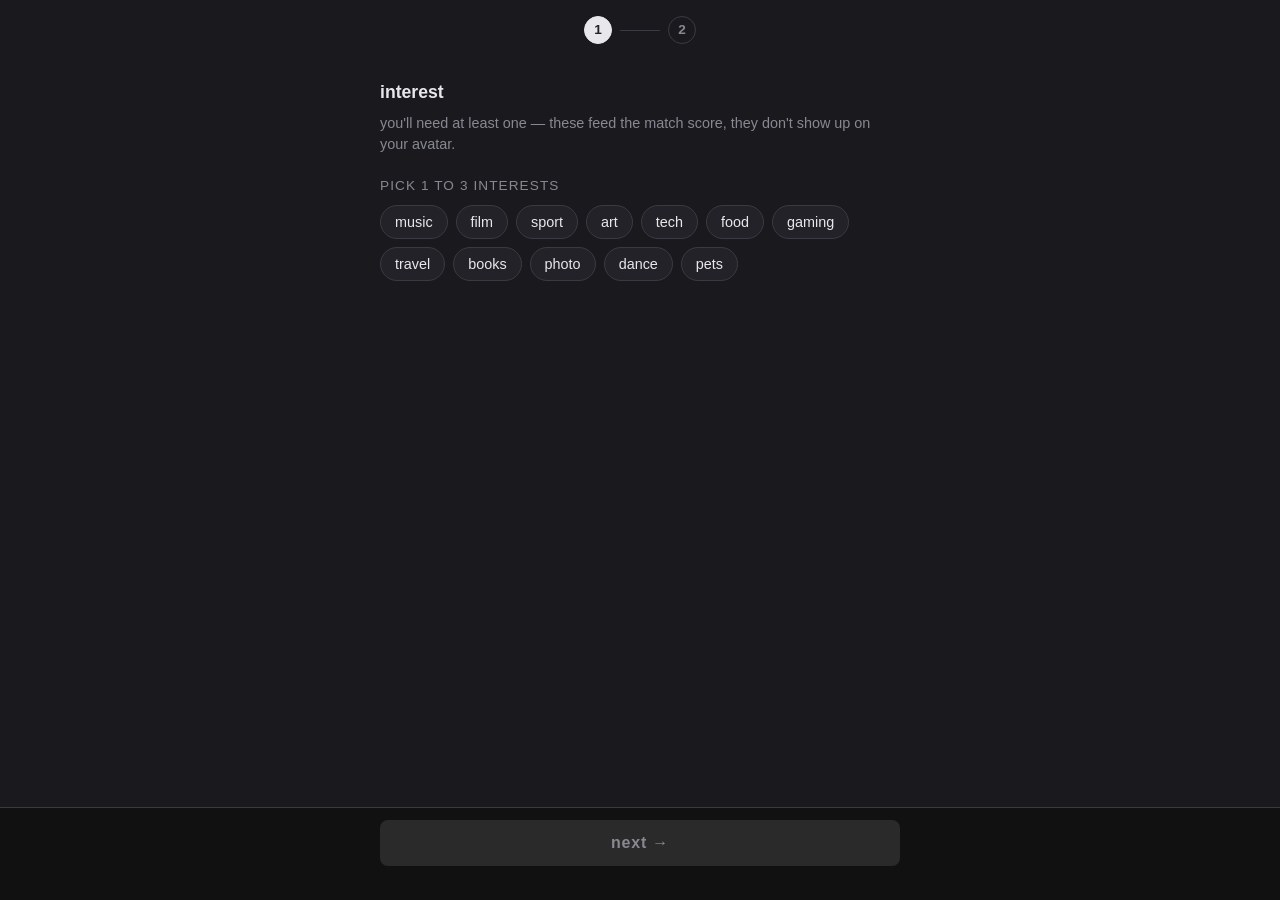
==== commit ace92870: "stage1: rebuild as 2-step wizard + nickname row across all surfaces UX shift on the phone form: - ta" ====
--- a/version2/web/index.html
+++ b/version2/web/index.html
@@ -10,112 +10,36 @@
   <main class="layout">
 
     <!-- ═══════════════════════════════════════════
-         LEFT COLUMN (desktop) / BOTTOM (mobile):
-         Options panel — user fills out Q_S, Q_A, Q_B,
-         smile toggle, quote free-text.
+         v14: two-step wizard. Step 1 = interest (matching),
+         Step 2 = avatar (presentation). DOM order matches
+         step order so screen readers and accidental scroll
+         both flow naturally. Hidden step is display:none.
          ═══════════════════════════════════════════ -->
-    <section id="options" aria-label="Choose your avatar">
-      <h1 class="title">today's you</h1>
+    <div class="step-indicator" role="progressbar" aria-label="step 1 of 2">
+      <span class="step-dot active" data-step-dot="1">1</span>
+      <span class="step-line"></span>
+      <span class="step-dot" data-step-dot="2">2</span>
+    </div>
 
-      <!-- Q_STICKER: which physical sticker the user is holding. Optional —
-           if left blank, this submission only goes to the collective wall;
-           if filled, it also binds to STAGE3_USERS so the device can tap. -->
-      <fieldset class="qblock" data-q="Q_STICKER">
-        <legend>which sticker do you have?</legend>
-        <select id="input-sticker">
-          <option value="">— none / just adding to the wall —</option>
-          <option value="1">sticker 1</option>
-          <option value="2">sticker 2</option>
-          <option value="3">sticker 3</option>
-          <option value="4">sticker 4</option>
-          <option value="5">sticker 5</option>
-        </select>
-      </fieldset>
+    <!-- ═══════════════════════════════════════════
+         STEP 1 — interest (matching layer).
+         Plain questionnaire. No avatar preview.
+         ═══════════════════════════════════════════ -->
+    <div class="step-panel" data-step="1">
 
-      <!-- Q_S: body / sex -->
-      <fieldset class="qblock" data-q="Q_S">
-        <legend>pick a body — which one feels like you today?</legend>
-        <div class="choices" id="opts-sex">
-          <label class="choice">
-            <input type="radio" name="sex" value="male" checked>
-            <span>male</span>
-          </label>
-          <label class="choice">
-            <input type="radio" name="sex" value="female">
-            <span>female</span>
-          </label>
-        </div>
-      </fieldset>
+      <section class="interest-intro">
+        <h2>interest</h2>
+        <p>you'll need at least one — these feed the match score, they don't show up on your avatar.</p>
+      </section>
 
-      <!-- Q_AVATAR: v6 — visual gallery replacing Q_LOOK + Q_POSE.
-           Renders 15 sprite thumbnails for the current sex (5 × 3).
-           Tile click sets state.color AND state.num atomically. -->
-      <fieldset class="qblock" data-q="Q_AVATAR">
-        <legend id="legend-avatar">which avatar feels like you today?</legend>
-        <div class="avatar-gallery" id="opts-avatar" role="radiogroup" aria-labelledby="legend-avatar">
-          <!-- populated by app.js: 15 .avatar-tile buttons -->
-        </div>
-      </fieldset>
-
-      <!-- Q_SMILE: independent smile dimension — completes the 60-variant matrix -->
-      <fieldset class="qblock" data-q="Q_SMILE">
-        <legend>smile?</legend>
-        <div class="choices" id="opts-smile">
-          <!-- populated by app.js from questions.json Q_SMILE -->
-        </div>
-      </fieldset>
-
-      <!-- Q_MOOD: vibe tag (no longer drives animation tempo or smile in v5) -->
-      <fieldset class="qblock" data-q="Q_MOOD">
-        <legend>how do you feel right now?</legend>
-        <div class="choices" id="opts-mood">
-          <!-- populated by app.js from questions.json Q_MOOD -->
-        </div>
-      </fieldset>
-
-      <!-- Q_ENERGY: background energy level — driven by heart rate when a
-           sensor is connected (see #hr-readout below). The slider stays as
-           a manual fallback for offline / no-sensor demos. -->
-      <fieldset class="qblock" data-q="Q_ENERGY">
-        <legend>what's your energy level?</legend>
-        <div class="slider-row">
-          <input type="range" id="slider-energy" min="0" max="5" step="1" value="2">
-          <span class="slider-label" id="slider-energy-label">medium</span>
-        </div>
-        <div class="hr-readout" id="hr-readout">♥ — no signal</div>
-      </fieldset>
-
-      <!-- Q_QUOTE: free text. Reads as appearance — it's the speech-bubble
-           floating above the avatar, so it groups with the look-and-feel
-           controls above rather than the match-score controls below. -->
-      <fieldset class="qblock" data-q="Q_QUOTE">
-        <legend>what are you thinking?</legend>
-        <input type="text" id="input-quote" maxlength="14"
-               placeholder="14 chars, ASCII only"
-               autocomplete="off">
-        <div class="suggestions" id="quote-suggestions">
-          <!-- populated by app.js -->
-        </div>
-      </fieldset>
-
-      <!-- ─── Interest Match ─────────────────────────────────────
-           Below this line: controls that feed Match Score, not the
-           visual avatar. Two-tier tag picker (primary + subtag).
-           ─────────────────────────────────────────────────────── -->
-
-      <!-- Q_INTERESTS: multi-select tag picker, max 3 -->
       <fieldset class="qblock" data-q="Q_INTERESTS">
-        <legend>pick up to 3 interests</legend>
+        <legend>pick 1 to 3 interests</legend>
         <div class="interests-grid" id="opts-interests">
           <!-- populated by app.js: 12 .interest-tag buttons -->
         </div>
         <div class="interest-hint" id="interests-hint" aria-live="polite"></div>
       </fieldset>
 
-      <!-- Q_INTERESTS_DETAIL: per-primary subtag picker. Hidden until user
-           picks at least one primary interest. Subtag selections drive the
-           collective-view similarity layout but are NEVER rendered on any
-           preview (phone, hardware, or wall). -->
       <fieldset class="qblock" data-q="Q_INTERESTS_DETAIL" id="qblock-subtags" hidden>
         <legend>get more specific (optional)</legend>
         <div id="opts-subtags">
@@ -123,58 +47,103 @@
         </div>
       </fieldset>
 
-      <!-- Submit to wall — POST current state to /submit. Disabled after
-           a successful submit to prevent duplicate entries. -->
-      <fieldset class="qblock submit-block">
-        <button id="btn-submit" type="button">submit to the wall</button>
-        <div id="submit-status" class="submit-status" aria-live="polite"></div>
-      </fieldset>
+    </div><!-- /step 1 -->
 
-      <!-- attribution -->
+    <!-- ═══════════════════════════════════════════
+         STEP 2 — avatar (presentation layer).
+         Top: sticky live preview.
+         Bottom: 3 collapsible groups (form / color / words).
+         ═══════════════════════════════════════════ -->
+    <div class="step-panel" data-step="2" hidden>
+
+      <!-- Sticky preview — pinned to the top so users can always relate
+           their edits to the visual result. -->
+      <section id="preview" class="preview-sticky" aria-label="live avatar preview">
+        <div id="preview-frame">
+          <div class="quote-bubble" id="quote-bubble" hidden>
+            <span class="quote-text" id="quote-text"></span>
+            <span class="quote-tail">▼</span>
+          </div>
+          <div class="asciiContainer" id="avatar-container">
+            <pre id="avatar-pre">loading sprites…</pre>
+          </div>
+          <div id="preview-placeholder" class="preview-placeholder">pick a body to begin</div>
+          <div class="preview-nickname" id="preview-nickname" aria-hidden="true"></div>
+        </div>
+      </section>
+
+      <!-- Accordion 1: pick your look — body + 15-tile gallery. -->
+      <details class="acc" data-acc="form" open>
+        <summary>pick your look</summary>
+        <div class="acc-body">
+          <div class="sex-pills" id="opts-sex" role="radiogroup" aria-label="body">
+            <button type="button" class="pill" data-sex="female"
+                    role="radio" aria-checked="false">female</button>
+            <button type="button" class="pill" data-sex="male"
+                    role="radio" aria-checked="false">male</button>
+          </div>
+
+          <div class="avatar-gallery" id="opts-avatar" role="radiogroup" aria-label="15 avatars">
+            <!-- populated by app.js -->
+          </div>
+        </div>
+      </details>
+
+      <!-- Accordion 2: pick a background color — hue swatch + brightness slider. -->
+      <details class="acc" data-acc="color">
+        <summary>pick a background color</summary>
+        <div class="acc-body">
+          <div class="mood-swatch-grid" id="opts-mood" role="radiogroup" aria-label="hue">
+            <!-- populated by app.js -->
+          </div>
+          <div class="slider-row">
+            <input type="range" id="slider-energy" min="0" max="5" step="1" value="2"
+                   aria-label="brightness">
+          </div>
+        </div>
+      </details>
+
+      <!-- Accordion 3: add some words — quote + nickname, both optional. -->
+      <details class="acc" data-acc="words">
+        <summary>add some words<span class="opt-tag">optional</span></summary>
+        <div class="acc-body">
+          <div class="qblock">
+            <label class="sub-legend" for="input-quote">what are you thinking?<span class="opt-tag">optional</span></label>
+            <input type="text" id="input-quote" maxlength="14"
+                   placeholder="14 chars, ASCII only"
+                   autocomplete="off">
+            <div class="suggestions" id="quote-suggestions"></div>
+          </div>
+
+          <div class="qblock">
+            <label class="sub-legend" for="input-nickname">what should we call you?<span class="opt-tag">optional</span></label>
+            <input type="text" id="input-nickname" maxlength="12"
+                   placeholder=""
+                   autocomplete="off">
+          </div>
+        </div>
+      </details>
+
       <footer class="attribution">
         Sprites by The Pudding (Alvin Chang), MIT License.<br>
         See <a href="https://github.com/hancyhxy/anonymous-connection#readme">how it works</a>.
       </footer>
-    </section>
 
-    <!-- ═══════════════════════════════════════════
-         RIGHT COLUMN (desktop) / TOP (mobile):
-         Live preview of the avatar, rendered directly
-         from sprites.json.
-         ═══════════════════════════════════════════ -->
-    <section id="preview" aria-label="Live avatar preview">
-
-      <div id="preview-frame">
-        <!-- quote bubble (hidden when empty) -->
-        <div class="quote-bubble" id="quote-bubble" hidden>
-          <span class="quote-text" id="quote-text"></span>
-          <span class="quote-tail">▼</span>
-        </div>
-
-        <!-- the avatar itself -->
-        <div class="asciiContainer" id="avatar-container">
-          <pre id="avatar-pre">loading sprites…</pre>
-        </div>
-
-        <!-- interest badges — populated by app.js, pinned to the bottom
-             of the preview frame (inside the tinted background). -->
-        <div class="preview-interests" id="preview-interests" aria-hidden="true"></div>
-      </div>
-
-      <div class="sprite-meta">
-        <code id="sprite-key">—</code>
-      </div>
-    </section>
+    </div><!-- /step 2 -->
 
   </main>
 
-  <!-- ═══════════════════════════════════════════
-       STATUS BAR — bottom edge, always visible.
-       Shows Web Serial connect state + last-sync info.
-       ═══════════════════════════════════════════ -->
-  <div class="status-bar" id="status-bar">
-    <button id="btn-connect" type="button">Connect Device</button>
-    <span class="status-text" id="status-text">device not connected</span>
+  <!-- v14: sticky bottom dock with wizard navigation.
+       Step 1 → single "next" button takes full width.
+       Step 2 → "back" + "submit" side by side.
+       JS toggles which buttons are visible and their disabled state. -->
+  <div class="submit-dock">
+    <div class="dock-row">
+      <button id="btn-back" type="button" hidden>← back</button>
+      <button id="btn-next" type="button">next →</button>
+      <button id="btn-submit" type="button" hidden>submit</button>
+    </div>
+    <div id="submit-status" class="submit-status" aria-live="polite"></div>
   </div>
 
   <script type="module" src="app.js"></script>
--- a/version2/web/styles.css
+++ b/version2/web/styles.css
@@ -37,42 +37,126 @@
 }
 
 /* ──────────────────────────────────────────────
-   LAYOUT — unified stacked composition across desktop + mobile.
-   Preview card on top, options below. On wide screens the content
-   column is centered and max-width-capped so it doesn't stretch
-   across the entire monitor (keeps the "phone-app" feel).
+   LAYOUT — v14 wizard. Top-level structure:
+     <main class="layout">
+       <div class="step-indicator">                  ← 2 dots + connector
+       <div class="step-panel" data-step="1">         ← step 1: interest
+       <div class="step-panel" data-step="2" hidden>  ← step 2: avatar
+         <section #preview class="preview-sticky">  ← sticky top
+         <details class="acc">                       ← accordion x 3
+       </div>
+     </main>
+     <div class="submit-dock">                       ← fixed-bottom nav
+       <div class="dock-row">[back][next][submit]</div>
    ────────────────────────────────────────────── */
 .layout {
   display: flex;
   flex-direction: column;
   align-items: center;
-  min-height: calc(100vh - 48px);   /* 48px status bar */
-}
-
-/* options in source order comes first → rendered on top (as requested).
-   Preview card follows, scrolls with the rest of the page. */
-#options {
-  width: 100%;
-  max-width: 820px;
-  padding: 24px 24px 24px 24px;
-}
-
-#preview {
+  min-height: 100vh;
+  /* v13: bigger bottom padding so .submit-dock (fixed to viewport
+     bottom) doesn't cover the last accordion / footer content. */
+  padding: 16px 16px 120px 16px;
+}
+
+/* v14: tabs → wizard. step-indicator and step-panel replace tabs and
+   tab-panel. Width constraints kept identical so layout doesn't shift. */
+.step-indicator,
+.step-panel {
   width: 100%;
   max-width: 520px;
-  padding: 8px 16px calc(48px + 32px) 16px;
+}
+
+.step-panel {
   display: flex;
   flex-direction: column;
-  align-items: center;
-}
-
-@media (max-width: 640px) {
-  #options {
-    max-width: 520px;
-    padding: 20px 20px 20px 20px;
+}
+.step-panel[hidden] {
+  display: none;
+}
+
+/* Step dots — minimal indicator at the top. Filled = current,
+   dim outline = upcoming, filled-with-check = completed. */
+.step-indicator {
+  display: flex;
+  align-items: center;
+  justify-content: center;
+  gap: 0;
+  margin: 0 0 24px 0;
+}
+.step-dot {
+  width: 28px;
+  height: 28px;
+  border-radius: 50%;
+  background: transparent;
+  border: 1px solid var(--border);
+  color: var(--text-muted);
+  font-size: 0.85rem;
+  font-weight: 600;
+  display: inline-flex;
+  align-items: center;
+  justify-content: center;
+  transition: background 120ms, color 120ms, border-color 120ms;
+}
+.step-dot.active {
+  background: var(--text-primary);
+  color: var(--bg-panel);
+  border-color: var(--text-primary);
+}
+.step-dot.done {
+  background: transparent;
+  color: var(--accent);
+  border-color: var(--accent);
+}
+.step-line {
+  flex: 0 0 40px;
+  height: 1px;
+  background: var(--border);
+  margin: 0 8px;
+}
+
+/* Sticky preview — pinned to the top of the avatar tab. Sized to ~35vh
+   so the avatar stays visible while the accordions below take focus.
+   The translucent backdrop keeps the divider clean as content scrolls
+   under the preview. */
+.preview-sticky {
+  position: sticky;
+  top: 0;
+  z-index: 5;
+  width: 100%;
+  height: 35vh;
+  min-height: 240px;
+  display: flex;
+  align-items: center;
+  justify-content: center;
+  background: var(--bg-base, #111);
+  padding: 8px 0;
+  margin: 0 0 12px 0;
+}
+.preview-sticky #preview-frame {
+  /* Mobile: sticky region is height-constrained (35vh), so size the
+     frame to fit the available height while keeping the 1:1 aspect
+     ratio. width:auto lets aspect-ratio compute width from height. */
+  width: auto;
+  height: 100%;
+  max-height: 100%;
+}
+
+/* v13.1: desktop / wide viewport — pin the preview to a fixed 360×360
+   square. On tall desktop windows 35vh becomes 400-500px and that was
+   pulling #preview-frame into a vertical rectangle (height:100% above
+   stretched the frame past its 1:1 ratio). Mobile (<640px) is left
+   untouched — the 35vh rule above produces a correct square there
+   because the viewport is roughly as tall as the column is wide. */
+@media (min-width: 640px) {
+  .preview-sticky {
+    height: 360px;
+    min-height: 360px;
   }
-  #preview {
-    padding: 8px 16px calc(48px + 32px) 16px;
+  .preview-sticky #preview-frame {
+    width: 360px;
+    height: 360px;
+    max-height: 360px;
   }
 }
 
@@ -87,11 +171,315 @@
   color: var(--text-primary);
 }
 
+/* v14: tabs/tab-btn block removed — replaced by step-indicator above. */
+
+/* ──────────────────────────────────────────────
+   ACCORDION (<details>) — v11.
+   Three collapsible groups inside the avatar tab.
+   ────────────────────────────────────────────── */
+.acc {
+  width: 100%;
+  margin: 0 0 12px 0;
+  border: 1px solid var(--border);
+  border-radius: 8px;
+  background: var(--bg-panel);
+  overflow: hidden;
+  transition: border-color 200ms;
+}
+.acc[open] {
+  border-color: var(--text-muted);
+}
+.acc.invalid,
+.qblock.invalid {
+  border-color: #e08080;
+  animation: invalidPulse 1.6s ease-out;
+}
+.qblock.invalid {
+  border: 1px solid #e08080;
+  border-radius: 8px;
+  padding: 8px;
+  margin: 0 0 16px 0;
+}
+@keyframes invalidPulse {
+  0%   { box-shadow: 0 0 0 0 rgba(224, 128, 128, 0.6); }
+  60%  { box-shadow: 0 0 0 8px rgba(224, 128, 128, 0); }
+  100% { box-shadow: 0 0 0 0 rgba(224, 128, 128, 0); }
+}
+.acc > summary {
+  list-style: none;
+  cursor: pointer;
+  padding: 14px 18px;
+  font-size: 1rem;
+  font-weight: 600;
+  color: var(--text-primary);
+  display: flex;
+  align-items: center;
+  justify-content: space-between;
+  user-select: none;
+}
+.acc > summary::-webkit-details-marker { display: none; }
+.acc > summary::after {
+  content: "▾";
+  color: var(--text-muted);
+  font-size: 0.85rem;
+  transition: transform 200ms;
+}
+.acc[open] > summary::after { transform: rotate(180deg); }
+.acc .acc-body {
+  padding: 4px 18px 18px 18px;
+}
+
+/* Optional-field tag inside summary or sub-legend. */
+.opt-tag {
+  font-size: 0.7rem;
+  font-weight: 400;
+  letter-spacing: 0.05em;
+  text-transform: uppercase;
+  color: var(--text-muted);
+  margin-left: 8px;
+  padding: 2px 6px;
+  border: 1px solid var(--border);
+  border-radius: 3px;
+}
+
+/* Sub-legend inside Q_QUOTE / Q_NICKNAME blocks. */
+.sub-legend {
+  display: block;
+  font-size: 0.85rem;
+  color: var(--text-muted);
+  margin: 0 0 8px 0;
+  letter-spacing: 0.02em;
+}
+
+/* ──────────────────────────────────────────────
+   SEX PILLS — v11 capsule selector replacing radio inputs.
+   ────────────────────────────────────────────── */
+.sex-pills {
+  display: flex;
+  gap: 8px;
+  margin: 0 0 16px 0;
+}
+.sex-pills .pill {
+  flex: 1;
+  padding: 10px 16px;
+  border: 1px solid var(--border);
+  background: transparent;
+  color: var(--text-muted);
+  border-radius: 999px;
+  cursor: pointer;
+  font-size: 0.95rem;
+  transition: background 120ms, color 120ms, border-color 120ms;
+}
+.sex-pills .pill:hover {
+  color: var(--text-primary);
+  border-color: var(--text-muted);
+}
+.sex-pills .pill.active {
+  background: var(--text-primary);
+  color: var(--bg-panel);
+  border-color: var(--text-primary);
+}
+
+/* ──────────────────────────────────────────────
+   EMPTY STATE — v12.
+   Three layers of placeholder visuals shown while
+   required accordion groups are still untouched.
+   ────────────────────────────────────────────── */
+
+/* (1) preview frame in stage 1 — flat grey, no derived palette colors. */
+#preview-frame.placeholder-mode {
+  background: #2a2a2a;
+  border-color: #444;
+}
+
+/* (2) preview frame's centered guidance line in stage 1.
+   JS flips display:none → flex when touched.look is false. */
+.preview-placeholder {
+  display: none;
+  align-items: center;
+  justify-content: center;
+  position: absolute;
+  inset: 0;
+  color: var(--text-muted);
+  font-size: 0.95rem;
+  font-style: italic;
+  letter-spacing: 0.03em;
+  pointer-events: none;
+  text-align: center;
+  padding: 0 16px;
+}
+
+/* (3) avatar tile gallery placeholder — shown while state.sex is null.
+   v14.1: .avatar-gallery is a 5-column grid, so a single child element
+   would otherwise be squeezed into 1/5 of the row (≈ 50 px) and the
+   text would break into a vertical stack of single letters. grid-column
+   1/-1 makes the placeholder span the full row horizontally. */
+.gallery-placeholder {
+  grid-column: 1 / -1;
+  padding: 32px 20px;
+  text-align: center;
+  color: var(--text-muted);
+  font-size: 0.9rem;
+  font-style: italic;
+  border: 1px dashed var(--border);
+  border-radius: 8px;
+}
+
+/* v13: .validate-status block removed — the sticky submit button
+   doubles as the validation prompt, so a separate red bar would
+   just be duplicate signal. */
+
+/* ──────────────────────────────────────────────
+   STICKY DOCK — v14 wizard navigation.
+   Step 1 shows [next] full width.
+   Step 2 shows [← back] [submit] side by side.
+   Hidden buttons collapse so layout reflows naturally.
+   ────────────────────────────────────────────── */
+.submit-dock {
+  position: fixed;
+  bottom: 0;
+  left: 0;
+  right: 0;
+  z-index: 50;
+  padding: 12px 16px calc(12px + env(safe-area-inset-bottom, 0px)) 16px;
+  background: var(--bg-base, #111);
+  border-top: 1px solid var(--border);
+  display: flex;
+  flex-direction: column;
+  align-items: center;
+  gap: 6px;
+}
+.dock-row {
+  width: 100%;
+  max-width: 520px;
+  display: flex;
+  gap: 10px;
+}
+.dock-row > button {
+  flex: 1;
+  padding: 14px 16px;
+  border: none;
+  border-radius: 8px;
+  font-size: 1rem;
+  font-weight: 600;
+  cursor: pointer;
+  letter-spacing: 0.05em;
+  font-family: inherit;
+  transition: background 120ms, opacity 120ms, color 120ms;
+}
+.dock-row > button[hidden] {
+  display: none;
+}
+
+/* Back: secondary outline style — it's a navigation aid, not the
+   primary action. Always enabled. */
+#btn-back {
+  background: transparent;
+  color: var(--text-muted);
+  border: 1px solid var(--border) !important;
+  flex: 0 0 auto;
+  min-width: 96px;
+}
+#btn-back:hover {
+  color: var(--text-primary);
+  border-color: var(--text-muted) !important;
+}
+
+/* Next + Submit share the same CTA shape. Disabled visually when their
+   step's requirements aren't met (but they stay clickable so click can
+   scroll to the missing field). */
+#btn-next,
+#btn-submit {
+  background: var(--accent);
+  color: #111;
+}
+#btn-next:hover,
+#btn-submit:hover {
+  filter: brightness(1.08);
+}
+#btn-next[data-unmet],
+#btn-submit[data-unmet] {
+  background: #2a2a2a;
+  color: var(--text-muted);
+}
+#btn-next[data-unmet]:hover,
+#btn-submit[data-unmet]:hover {
+  background: #353535;
+  filter: none;
+}
+.submit-status {
+  font-size: 0.85rem;
+  color: var(--text-muted);
+  text-align: center;
+  min-height: 1.2em;
+}
+.submit-status.success { color: #80d080; }
+.submit-status.error   { color: #e08080; }
+
+/* Interest tab intro card (no avatar preview, plain questionnaire). */
+.interest-intro {
+  margin: 12px 0 20px 0;
+}
+.interest-intro h2 {
+  font-size: 1.1rem;
+  font-weight: 600;
+  margin: 0 0 8px 0;
+  color: var(--text-primary);
+}
+.interest-intro p {
+  margin: 0;
+  font-size: 0.9rem;
+  color: var(--text-muted);
+  line-height: 1.5;
+}
+
+/* ──────────────────────────────────────────────
+   MOOD SWATCHES — 5 hue anchors (Q_MOOD_BG).
+   No text labels — colors speak for themselves.
+   ────────────────────────────────────────────── */
+.mood-swatch-grid {
+  display: grid;
+  grid-template-columns: repeat(5, 1fr);
+  gap: 10px;
+}
+.mood-swatch {
+  height: 56px;
+  border: 3px solid transparent;
+  border-radius: 8px;
+  cursor: pointer;
+  padding: 0;
+  transition: transform 100ms, border-color 100ms;
+}
+.mood-swatch:hover {
+  transform: scale(1.05);
+}
+.mood-swatch.selected {
+  border-color: var(--text-primary);
+}
+
+/* nickname input — visually identical to #input-quote so the two
+   text fields stack naturally as siblings in the avatar tab. */
+#input-nickname {
+  width: 100%;
+  padding: 10px 12px;
+  background: var(--bg-panel);
+  border: 1px solid var(--border);
+  border-radius: 6px;
+  color: var(--text-primary);
+  font-family: "SF Mono", Menlo, monospace;
+  font-size: 0.95rem;
+}
+#input-nickname:focus {
+  outline: none;
+  border-color: var(--accent);
+}
+
 .qblock {
   border: none;
   padding: 0;
-  margin: 0 0 28px 0;
-}
+  margin: 0 0 16px 0;
+}
+.qblock:last-child { margin-bottom: 0; }
 
 .qblock legend {
   font-size: 0.85rem;
@@ -244,72 +632,36 @@
    to /submit. After success it stays disabled to avoid duplicate
    entries; sessionStorage gates a second submit too.
    ────────────────────────────────────────────── */
-.submit-block {
-  margin-top: 8px;
-}
-.submit-block button {
-  width: 100%;
-  padding: 14px 16px;
-  background: var(--accent);
-  color: var(--bg-page);
-  border: none;
-  border-radius: 8px;
-  font-size: 0.95rem;
+/* v13: duplicate .submit-block rules were here — removed; the single
+   source of truth is now .submit-dock above. */
+
+/* Preview-side nickname row — pinned to the bottom of #preview-frame,
+   inside the tinted background. v10 replaces the old interest tag row:
+   interest is matching-layer only and never rendered on any surface;
+   nickname (optional) occupies the slot the interest row used to use. */
+.preview-nickname {
+  position: absolute;
+  /* v13.2: bottom was 40px which fell outside short frame heights
+     (mobile sticky frame ≈ 290px after the 35vh sizing rule) and
+     got clipped by #preview-frame's overflow:hidden. Percentage
+     scales with frame height so the nickname sits ~6% above the
+     bottom edge in both mobile and desktop layouts. */
+  bottom: 6%;
+  left: 8%;
+  right: 8%;
+  display: none;
+  justify-content: center;
+  text-align: center;
+  font-size: clamp(0.85rem, 3vw, 1.1rem);
   font-weight: 600;
-  letter-spacing: 0.04em;
-  cursor: pointer;
-  transition: background 0.15s, opacity 0.15s;
-  font-family: inherit;
-}
-.submit-block button:hover:not(:disabled) {
-  background: #9bd6e8;
-}
-.submit-block button:disabled {
-  opacity: 0.5;
-  cursor: not-allowed;
-}
-.submit-status {
-  margin-top: 10px;
-  font-size: 0.85rem;
-  color: var(--text-muted);
-  min-height: 1.2em;
-}
-.submit-status.success { color: var(--accent); }
-.submit-status.error   { color: #e87b7b; }
-
-/* Preview-side inline badges — a single line of selected interests
-   pinned to the bottom of #preview-frame (inside the tinted background),
-   so it reads as "avatar + tags" on one card. */
-.preview-interests {
-  position: absolute;
-  bottom: 40px;
-  left: 16px;
-  right: 16px;
-  display: none;
-  flex-wrap: wrap;
-  justify-content: center;
-  gap: 8px 12px;
-  font-size: 1.05rem;
-  font-weight: 500;
   color: var(--darker-color, var(--text-primary));
   line-height: 1.4;
+  letter-spacing: 0.02em;
   pointer-events: none;
 }
 
-.preview-interests.visible {
-  display: flex;
-}
-
-.preview-interest {
-  display: inline-flex;
-  align-items: center;
-  gap: 4px;
-  white-space: nowrap;
-}
-
-.preview-interest-sep {
-  opacity: 0.4;
-  user-select: none;
+.preview-nickname.visible {
+  display: flex;
 }
 
 /* ──────────────────────────────────────────────
@@ -397,36 +749,48 @@
   accent-color: var(--accent);
 }
 
-/* energy slider */
+/* energy / brightness slider — v10 gradient track.
+   Track background is set inline by app.js updateEnergySliderGradient()
+   from colors.palette[mood][0..5].hex so users see what brightness range
+   the current hue offers before they drag. */
 .slider-row {
   display: flex;
   align-items: center;
   gap: 12px;
+  margin-top: 12px;
 }
 .slider-row input[type="range"] {
   flex: 1;
-  accent-color: var(--accent);
-}
-.slider-label {
-  min-width: 70px;
-  font-size: 0.85rem;
-  color: var(--text-muted);
-  font-variant-numeric: tabular-nums;
-}
-
-/* Heart-rate readout sits below the slider. Goes muted-grey when there's
-   no sensor signal (so demos without hardware look the same as before),
-   and accent-colored + slightly larger when a BPM is being received. */
-.hr-readout {
-  margin-top: 8px;
-  font-size: 0.85rem;
-  color: var(--text-muted);
-  font-variant-numeric: tabular-nums;
-  letter-spacing: 0.02em;
-}
-.hr-readout.active {
-  color: var(--accent);
-  font-weight: 500;
+}
+#slider-energy {
+  -webkit-appearance: none;
+  appearance: none;
+  width: 100%;
+  height: 24px;
+  border-radius: 12px;
+  outline: none;
+  cursor: pointer;
+  /* background set by JS */
+}
+#slider-energy::-webkit-slider-thumb {
+  -webkit-appearance: none;
+  appearance: none;
+  width: 28px;
+  height: 28px;
+  border-radius: 50%;
+  background: #fff;
+  border: 2px solid #111;
+  cursor: pointer;
+  box-shadow: 0 1px 3px rgba(0,0,0,0.4);
+}
+#slider-energy::-moz-range-thumb {
+  width: 28px;
+  height: 28px;
+  border-radius: 50%;
+  background: #fff;
+  border: 2px solid #111;
+  cursor: pointer;
+  box-shadow: 0 1px 3px rgba(0,0,0,0.4);
 }
 
 /* quote input */
@@ -511,13 +875,16 @@
   left: 50%;
   transform: translate(-50%, -50%);
   max-width: 80%;
-  padding: 9px 14px;
+  /* v13.2: padding + font-size scale with viewport so the bubble keeps
+     its proportions on small mobile preview frames (where 9px/1rem
+     used to crowd the sprite) while staying full-size on desktop. */
+  padding: clamp(4px, 1.5vw, 9px) clamp(8px, 2.5vw, 14px);
   background: var(--bg-color-soft);
   border: 1px solid var(--person-color);
   border-radius: 6px;
   color: var(--person-color);
   font-family: "SF Mono", Menlo, monospace;
-  font-size: 1rem;
+  font-size: clamp(0.7rem, 2.8vw, 1rem);
   font-weight: 500;
   text-align: center;
   z-index: 2;
@@ -529,7 +896,8 @@
   transform: translateX(-50%);
   color: var(--person-color);
   font-family: "SF Mono", Menlo, monospace;
-  font-size: 1.1rem;
+  /* v13.2: tail glyph shrinks alongside the bubble. */
+  font-size: clamp(0.75rem, 3vw, 1.1rem);
   line-height: 0.5;
 }
 
@@ -545,7 +913,14 @@
    ────────────────────────────────────────────── */
 .asciiContainer {
   font-family: "Lucida Console", Monaco, "Courier New", monospace;
-  font-size: 22px;                /* baseline character size (v5: 18→22 for larger figure) */
+  /* v13.2: was fixed 22px which overflowed the smaller sticky preview
+     frame (~290px on mobile, 360px on desktop). clamp scales the sprite
+     to fit while keeping a ceiling on desktop.
+     v13.6: ceiling lowered 22→18 because 22 still overflowed the 74%
+     usable vertical area (after padding-top 12% + padding-bottom 14%),
+     causing nickname row to collide with the sprite's feet. 18 leaves
+     ~30 px of breathing room above the nickname. */
+  font-size: clamp(13px, 4vw, 18px);
   font-weight: bold;
   letter-spacing: -0.1em;
   color: var(--person-color);
@@ -554,12 +929,15 @@
   display: flex;
   align-items: center;
   justify-content: center;
-  /* Nudge vertical position. The whole avatar+bubble+tags stack should
-     feel centered-slightly-high — tweak these two to shift the avatar
-     itself. Positive padding-bottom lifts the avatar up; padding-top
-     pushes it down. */
-  padding-top: 0;
-  padding-bottom: 6%;
+  /* v13.2: bumped padding-bottom from 6% to 14% so the sprite ends well
+     above the .preview-nickname row (which sits at bottom:6%).
+     v13.6: added padding-top 12% so the sprite's head doesn't collide
+     with the quote bubble at the top of the frame (bubble lives around
+     top:12%). The total 26% vertical padding shrinks sprite height by
+     ~26% but our 22 px clamp ceiling × ~18 rows ≈ 218 px still fits
+     in the smallest sticky frame (mobile ~290 px × 0.74 ≈ 215 px). */
+  padding-top: 12%;
+  padding-bottom: 14%;
 }
 
 /* Pixel-art squish: hello-stranger keeps line-height *much* smaller than
@@ -584,44 +962,7 @@
   display: none;
 }
 
-/* ──────────────────────────────────────────────
-   STATUS BAR (bottom)
-   ────────────────────────────────────────────── */
-.status-bar {
-  position: fixed;
-  bottom: 0;
-  left: 0;
-  right: 0;
-  height: 48px;
-  background: var(--bg-panel);
-  border-top: 1px solid var(--border);
-  display: flex;
-  align-items: center;
-  gap: 16px;
-  padding: 0 20px;
-  font-size: 0.85rem;
-  z-index: 100;
-}
-
-#btn-connect {
-  padding: 6px 14px;
-  background: var(--accent);
-  color: #111;
-  border: none;
-  border-radius: 4px;
-  cursor: pointer;
-  font-weight: 600;
-  font-size: 0.85rem;
-}
-#btn-connect:hover { background: #9fd5e8; }
-#btn-connect[disabled] {
-  background: #444;
-  color: #999;
-  cursor: not-allowed;
-}
-
-.status-text {
-  color: var(--text-muted);
-}
-.status-text.ok { color: #80d080; }
-.status-text.err { color: #e08080; }
+/* Status bar (Connect Device button + serial connection state) was
+   removed in v10. Web Serial is no longer used — devices poll the
+   server over Wi-Fi via HTTP, so there's nothing for the browser to
+   "connect" to. */
